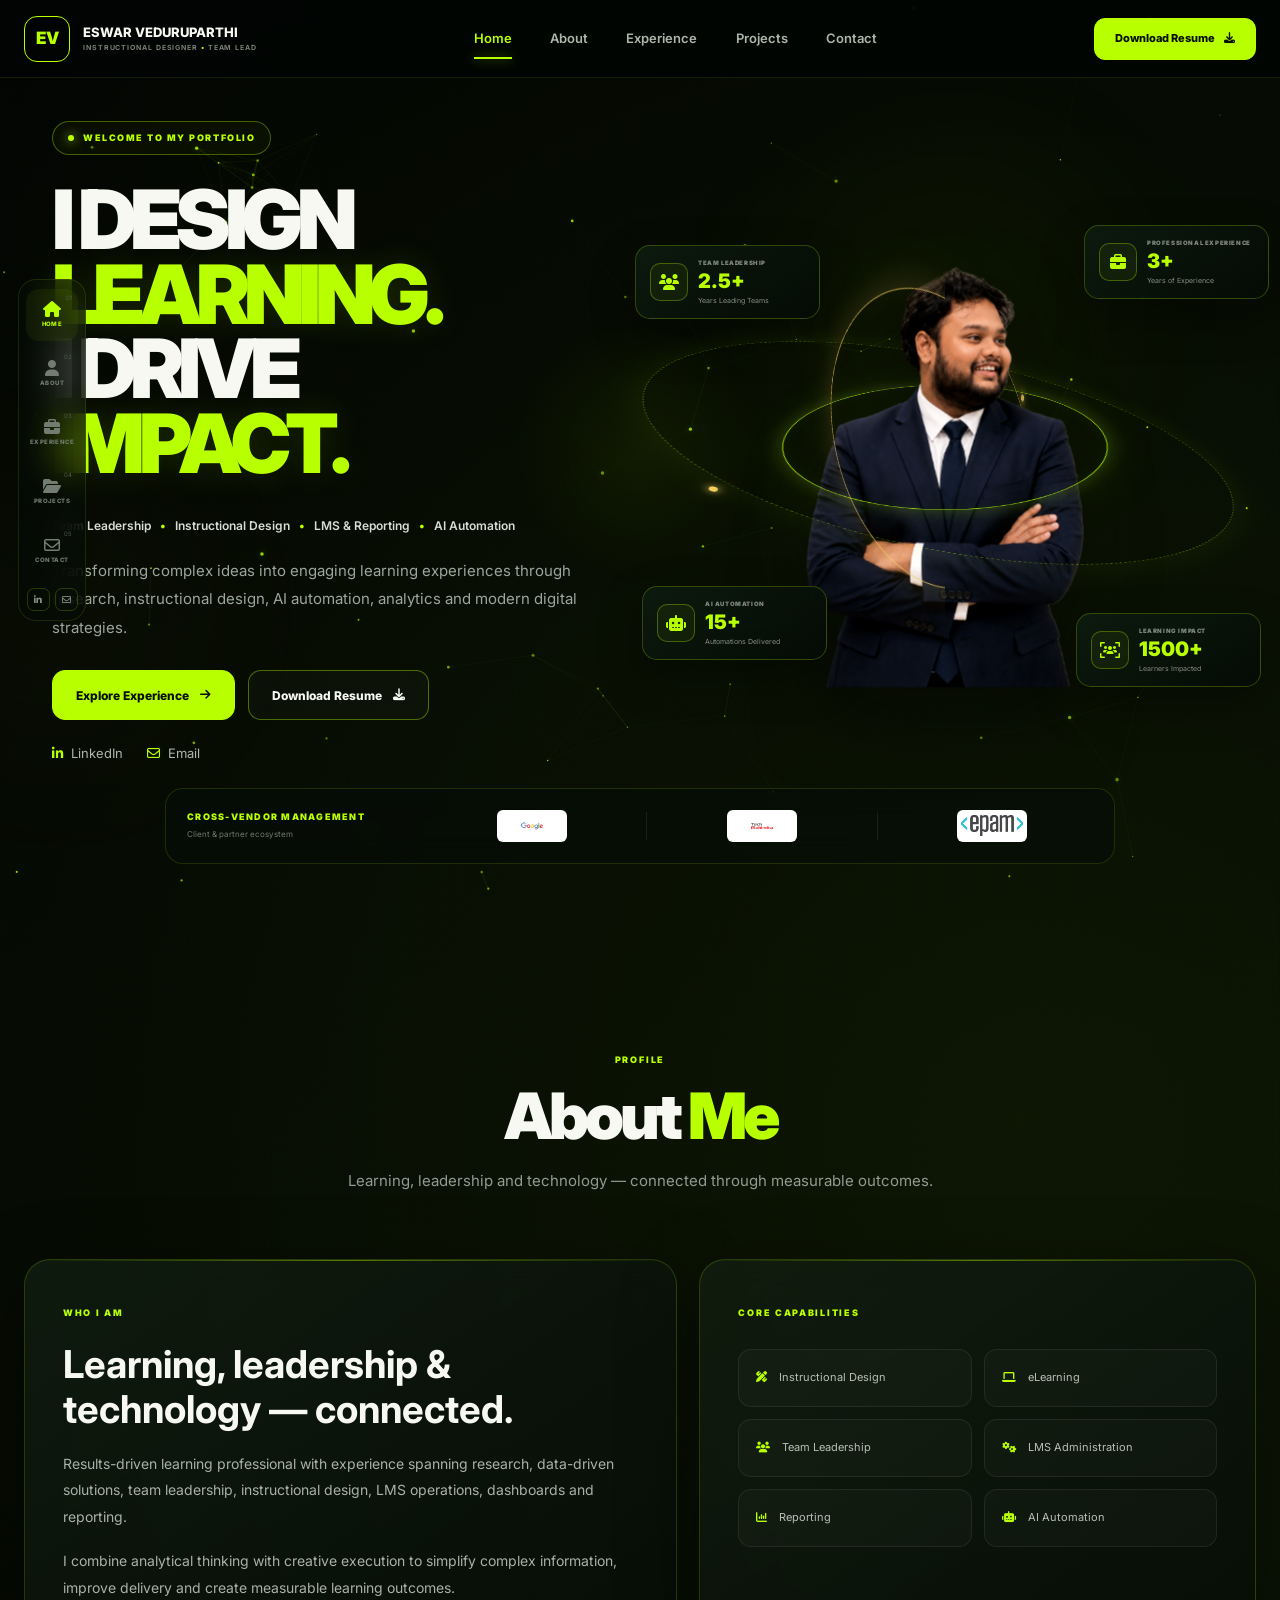
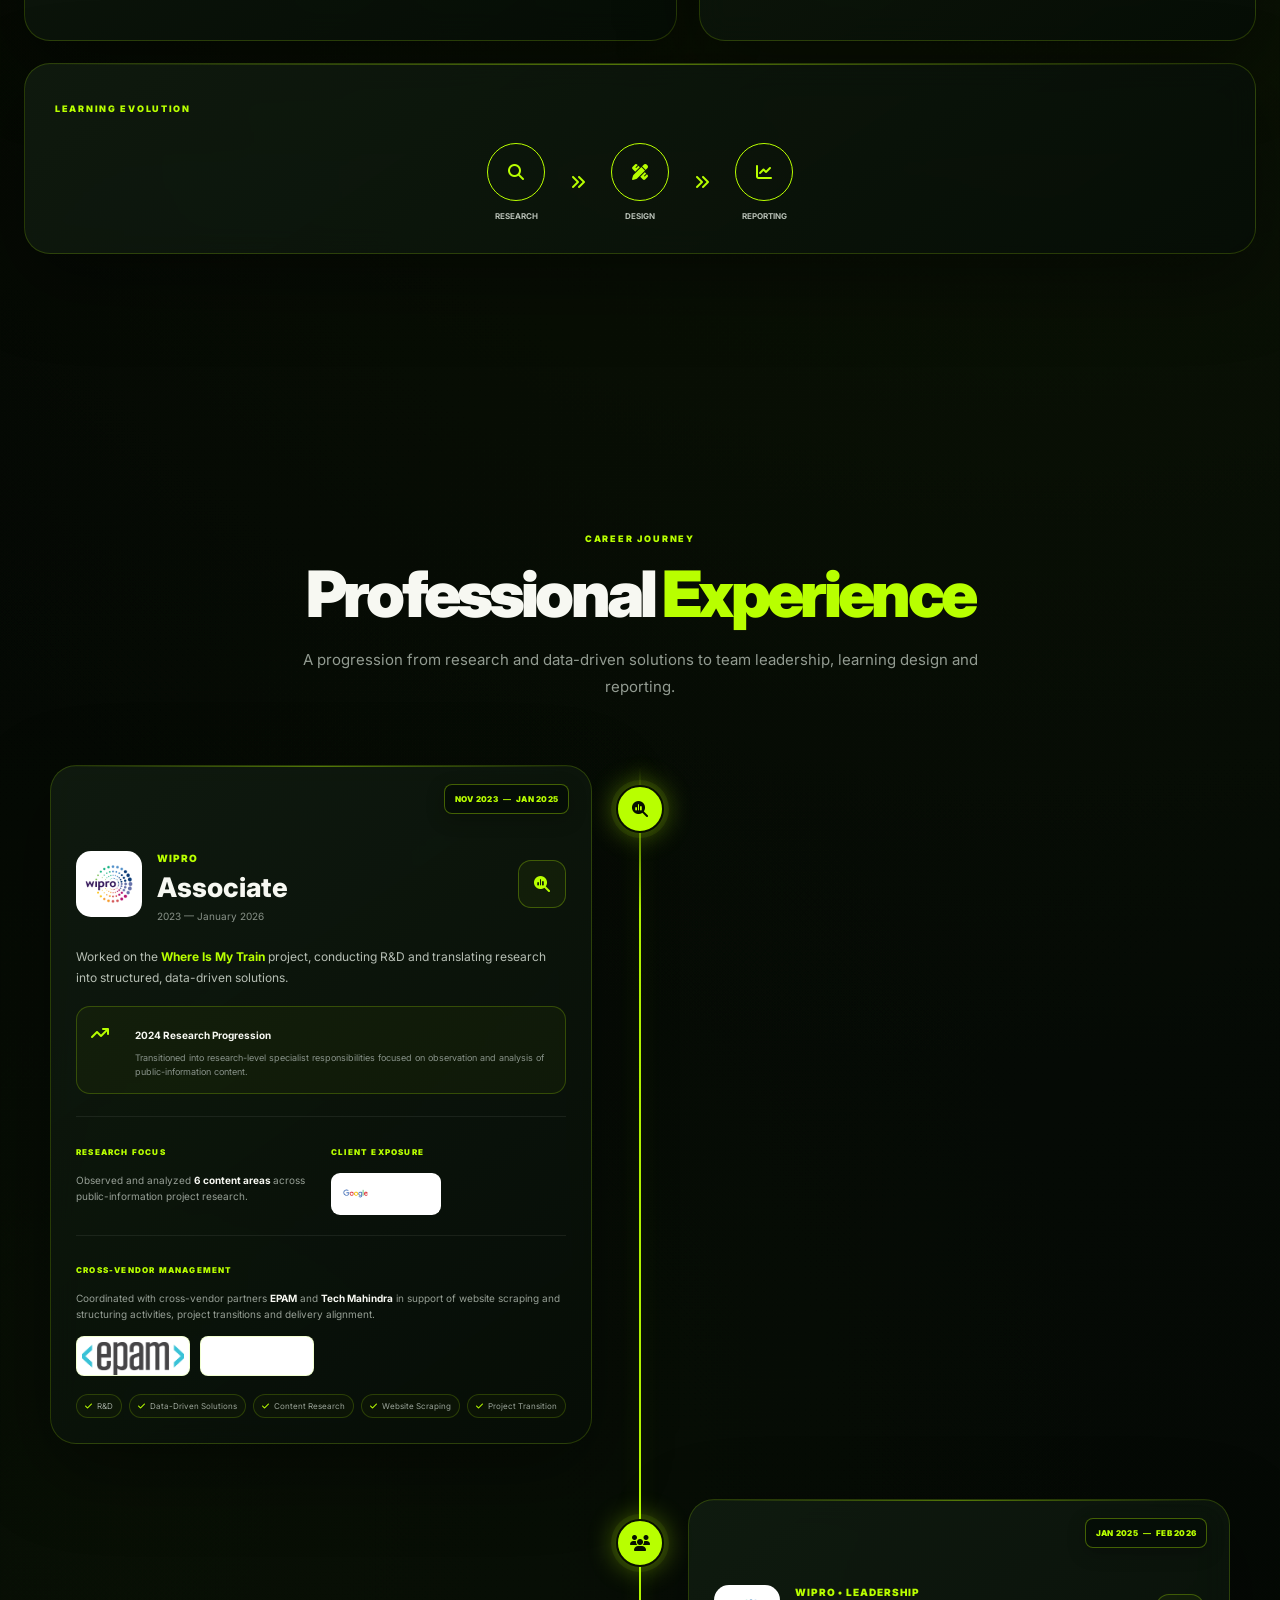
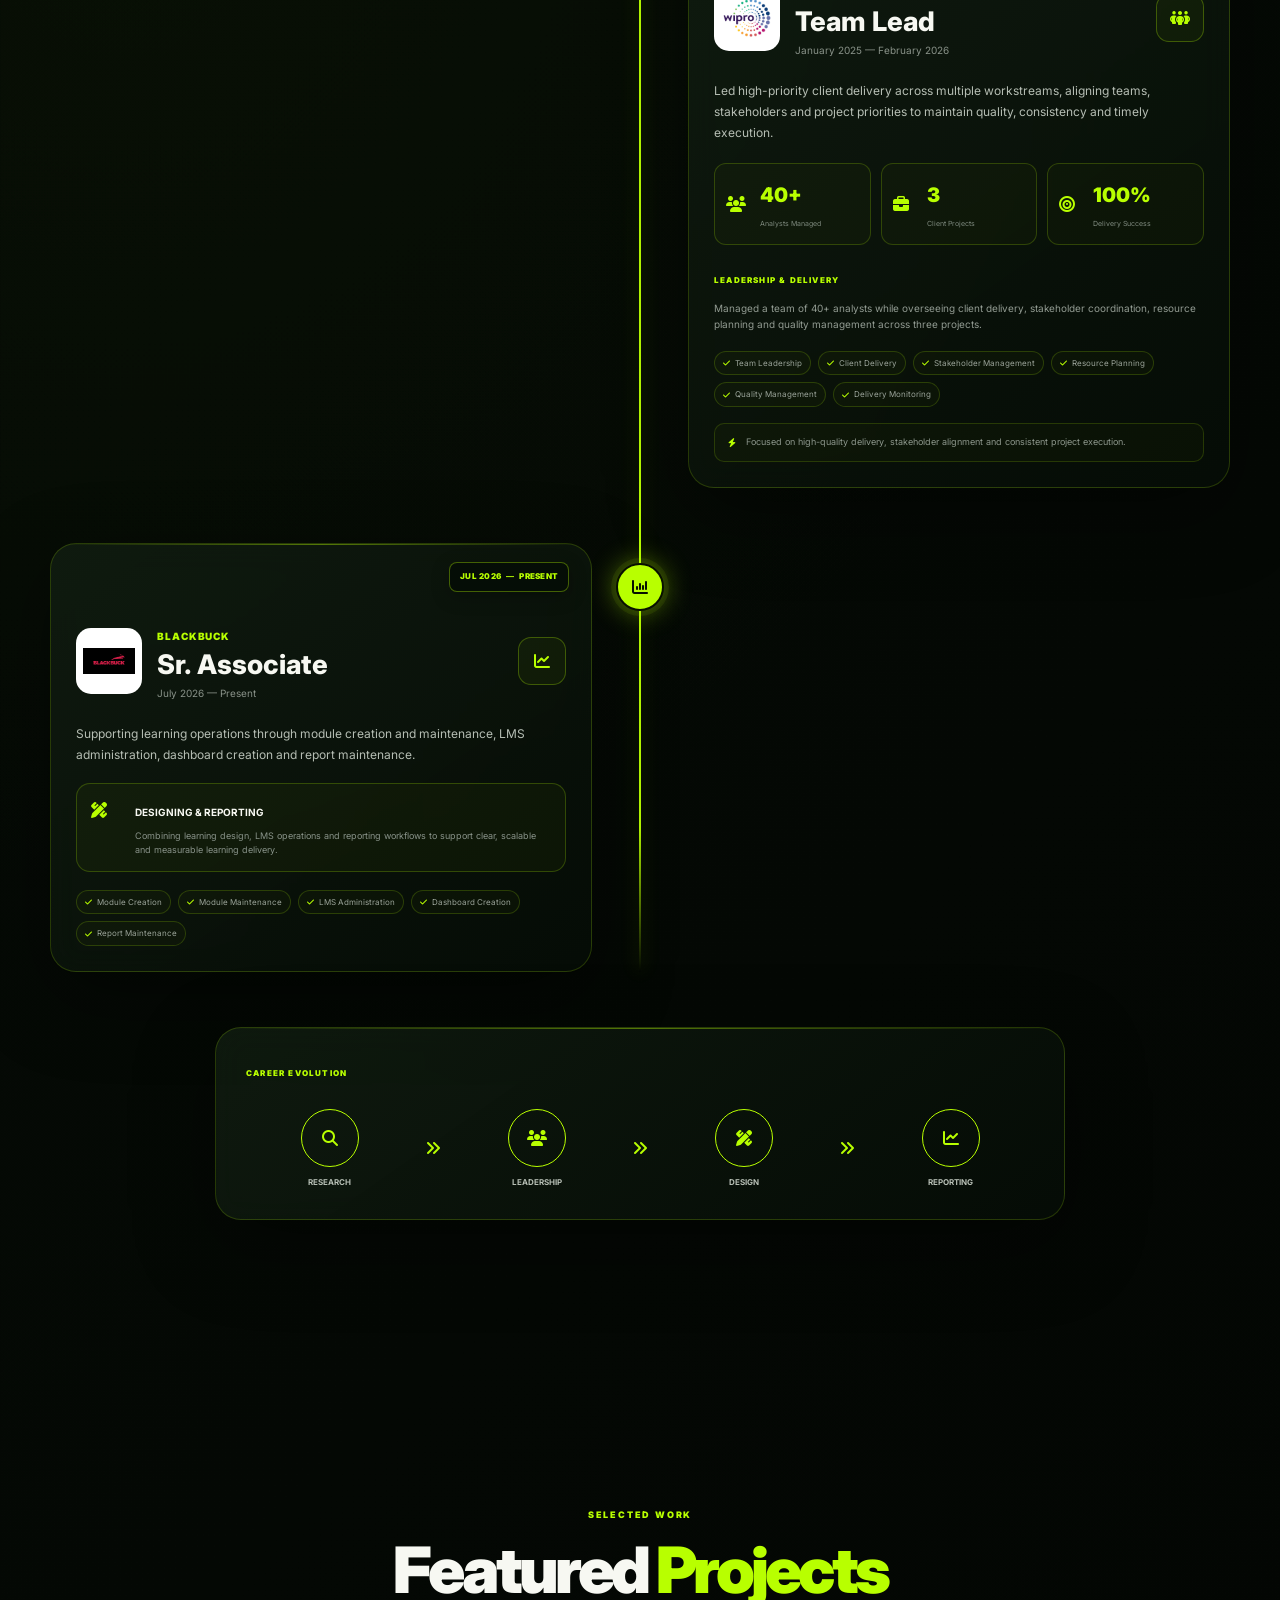
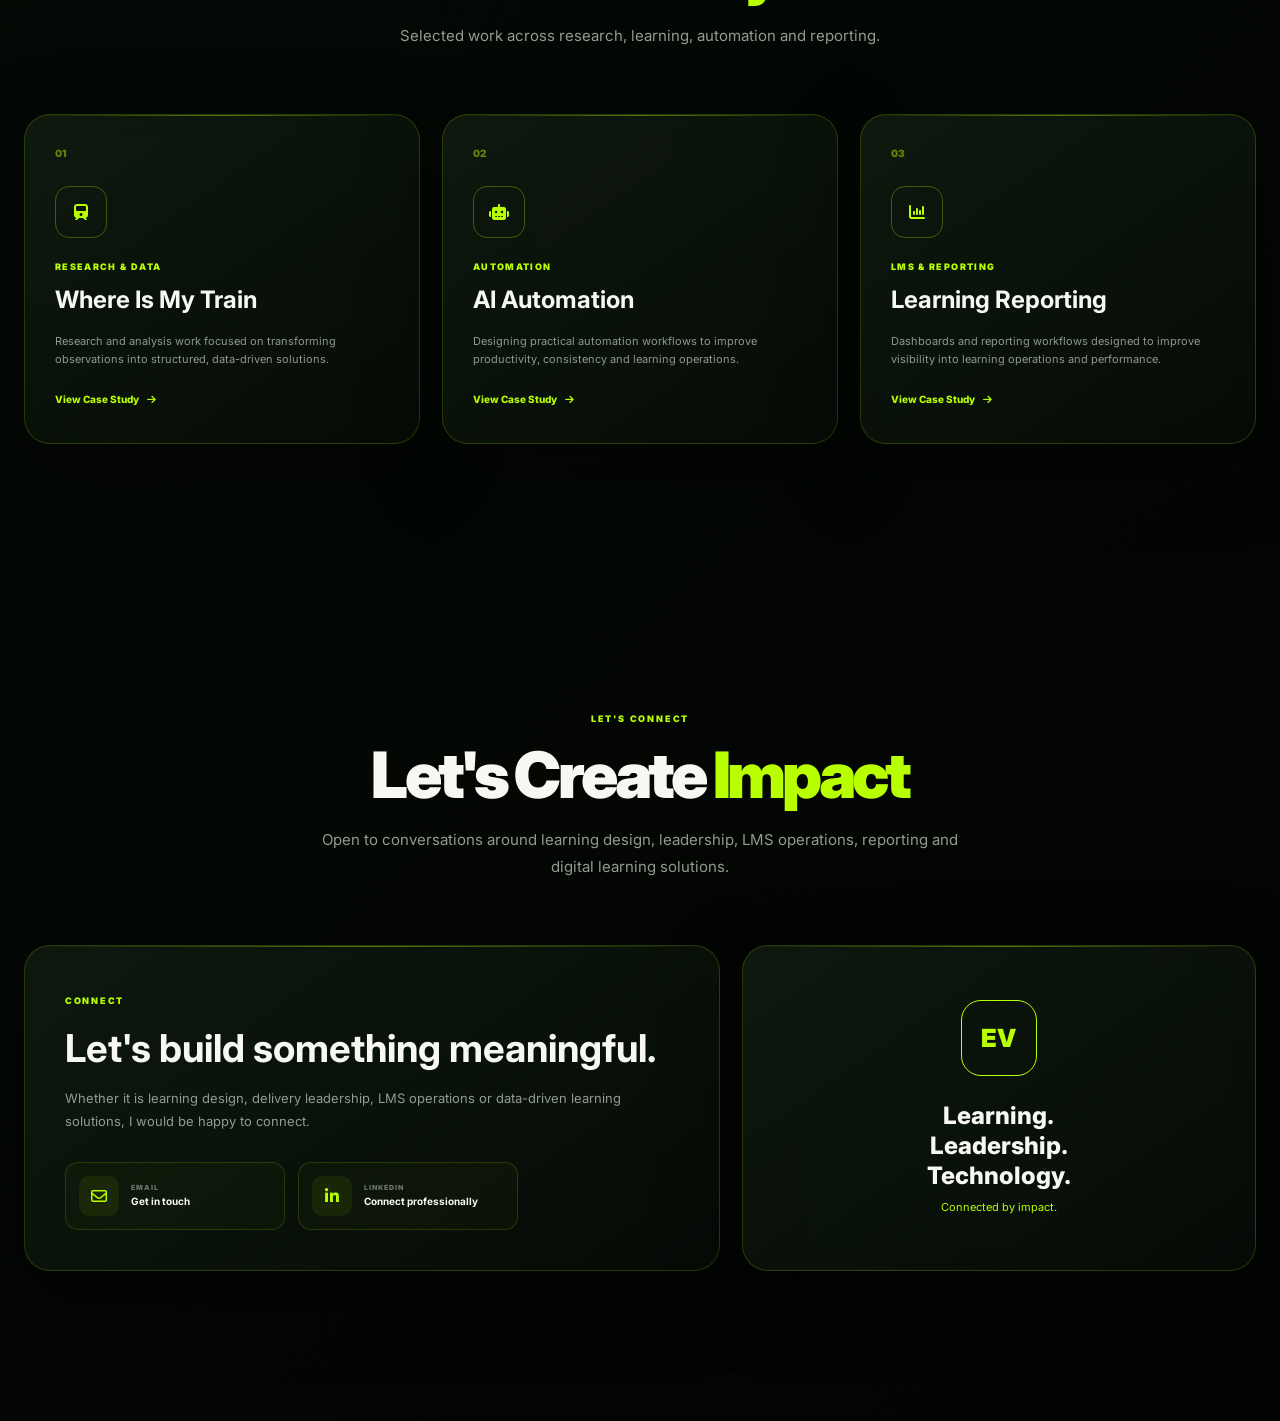
==== index.html @ 275b7660 "proj" ====
<!DOCTYPE html>
<html lang="en">

<head>

    <meta charset="UTF-8">

    <meta
        name="viewport"
        content="width=device-width, initial-scale=1.0"
    >

    <meta
        name="description"
        content="Eswar Veduruparthi — Instructional Designer, Team Lead, LMS & Reporting professional."
    >

    <meta
        name="theme-color"
        content="#030603"
    >

    <title>
        Eswar Veduruparthi | Portfolio
    </title>


    <!-- =====================================================
         FONTS
         ===================================================== -->

    <link
        rel="preconnect"
        href="https://fonts.googleapis.com"
    >

    <link
        rel="preconnect"
        href="https://fonts.gstatic.com"
        crossorigin
    >

    <link
        href="https://fonts.googleapis.com/css2?family=Inter:wght@400;500;600;700;800;900&display=swap"
        rel="stylesheet"
    >


    <!-- =====================================================
         ICONS
         ===================================================== -->

    <link
        rel="stylesheet"
        href="https://cdnjs.cloudflare.com/ajax/libs/font-awesome/6.5.2/css/all.min.css"
    >


    <!-- =====================================================
         CSS
         ===================================================== -->

    <link
        rel="stylesheet"
        href="./css/style.css"
    >

</head>


<body>


    <!-- =====================================================
         BACKGROUND
         ===================================================== -->

    <canvas
        class="particles-background"
        aria-hidden="true"
    ></canvas>

    <div
        class="cursor-glow"
        aria-hidden="true"
    ></div>

    <div
        class="ambient ambient-one"
        aria-hidden="true"
    ></div>

    <div
        class="ambient ambient-two"
        aria-hidden="true"
    ></div>


    <!-- =====================================================
         LOADER
         ===================================================== -->

    <div class="loader">

        <div class="loader-content">

            <div class="loader-logo">
                EV
            </div>

            <div class="loader-line"></div>

            <p>
                ESWAR VEDURUPARTHI
            </p>

        </div>

    </div>


    <!-- =====================================================
         NAVBAR
         ===================================================== -->

    <header class="navbar">

        <div class="navbar-inner">


            <a
                href="#home"
                class="brand"
            >

                <span class="brand-mark">
                    EV
                </span>

                <span class="brand-text">

                    <strong>
                        ESWAR VEDURUPARTHI
                    </strong>

                    <small>
                        INSTRUCTIONAL DESIGNER
                        <span>•</span>
                        TEAM LEAD
                    </small>

                </span>

            </a>


            <nav
                class="nav-links"
                aria-label="Primary navigation"
            >

                <a
                    href="#home"
                    class="active"
                >
                    Home
                </a>

                <a href="#about">
                    About
                </a>

                <a href="#experience">
                    Experience
                </a>

                <a href="#projects">
                    Projects
                </a>

                <a href="#contact">
                    Contact
                </a>

            </nav>


            <a
                href="./resume.pdf"
                class="nav-resume"
                target="_blank"
                rel="noopener noreferrer"
            >

                Download Resume

                <i class="fa-solid fa-download"></i>

            </a>


            <button
                type="button"
                class="mobile-menu-toggle"
                aria-label="Open navigation"
                aria-expanded="false"
            >

                <i class="fa-solid fa-bars"></i>

            </button>

        </div>


        <div class="mobile-menu">

            <a href="#home">
                Home
            </a>

            <a href="#about">
                About
            </a>

            <a href="#experience">
                Experience
            </a>

            <a href="#projects">
                Projects
            </a>

            <a href="#contact">
                Contact
            </a>

            <a
                href="./resume.pdf"
                target="_blank"
                rel="noopener noreferrer"
            >
                Download Resume
            </a>

        </div>

    </header>


    <!-- =====================================================
         SIDE NAV
         ===================================================== -->

    <aside
        class="side-navigation"
        aria-label="Section navigation"
    >

        <a
            href="#home"
            class="side-nav-item active"
        >

            <span class="side-number">
                01
            </span>

            <i class="fa-solid fa-house"></i>

            <small>
                HOME
            </small>

        </a>


        <a
            href="#about"
            class="side-nav-item"
        >

            <span class="side-number">
                02
            </span>

            <i class="fa-solid fa-user"></i>

            <small>
                ABOUT
            </small>

        </a>


        <a
            href="#experience"
            class="side-nav-item"
        >

            <span class="side-number">
                03
            </span>

            <i class="fa-solid fa-briefcase"></i>

            <small>
                EXPERIENCE
            </small>

        </a>


        <a
            href="#projects"
            class="side-nav-item"
        >

            <span class="side-number">
                04
            </span>

            <i class="fa-solid fa-folder-open"></i>

            <small>
                PROJECTS
            </small>

        </a>


        <a
            href="#contact"
            class="side-nav-item"
        >

            <span class="side-number">
                05
            </span>

            <i class="fa-regular fa-envelope"></i>

            <small>
                CONTACT
            </small>

        </a>


        <div class="side-socials">

            <a
                href="#contact"
                aria-label="LinkedIn"
            >
                <i class="fa-brands fa-linkedin-in"></i>
            </a>

            <a
                href="mailto:eswar@example.com"
                aria-label="Email"
            >
                <i class="fa-regular fa-envelope"></i>
            </a>

        </div>

    </aside>


    <main>


        <!-- =====================================================
             HERO
             ===================================================== -->

        <section
            id="home"
            class="hero section"
        >

            <div class="hero-container">


                <!-- =================================================
                     HERO CONTENT
                     ================================================= -->

                <div class="hero-content">

                    <span class="hero-kicker">

                        <span class="kicker-dot"></span>

                        WELCOME TO MY PORTFOLIO

                    </span>


                    <h1 class="hero-title">

                        <span>
                            I DESIGN
                        </span>

                        <span class="accent-text">
                            LEARNING.
                        </span>

                        <span>
                            I DRIVE
                        </span>

                        <span class="accent-text">
                            IMPACT.
                        </span>

                    </h1>


                    <div class="hero-specialisms">

                        <span>
                            Team Leadership
                        </span>

                        <b>•</b>

                        <span>
                            Instructional Design
                        </span>

                        <b>•</b>

                        <span>
                            LMS &amp; Reporting
                        </span>

                        <b>•</b>

                        <span>
                            AI Automation
                        </span>

                    </div>


                    <p class="hero-description">

                        Transforming complex ideas into engaging
                        learning experiences through research,
                        instructional design, AI automation,
                        analytics and modern digital strategies.

                    </p>


                    <div class="hero-actions">

                        <a
                            href="#experience"
                            class="btn btn-primary"
                        >

                            Explore Experience

                            <i class="fa-solid fa-arrow-right"></i>

                        </a>


                        <a
                            href="./resume.pdf"
                            class="btn btn-secondary"
                            target="_blank"
                            rel="noopener noreferrer"
                        >

                            Download Resume

                            <i class="fa-solid fa-download"></i>

                        </a>

                    </div>


                    <div class="hero-contact-links">

                        <a href="#contact">

                            <i class="fa-brands fa-linkedin-in"></i>

                            LinkedIn

                        </a>


                        <a href="mailto:eswar@example.com">

                            <i class="fa-regular fa-envelope"></i>

                            Email

                        </a>

                    </div>

                </div>


                <!-- =================================================
                     HERO VISUAL
                     ================================================= -->

                <div class="hero-visual">


                    <div class="hero-orbit-system">


                        <!-- =========================================
                             RINGS — ALWAYS BEHIND PERSON
                             ========================================= -->

                        <div
                            class="hero-orbit-layer"
                            aria-hidden="true"
                        >

                            <div class="orbit orbit-one"></div>

                            <div class="orbit orbit-two"></div>

                            <div class="orbit orbit-three"></div>

                        </div>


                        <!-- =========================================
                             PERSON — ALWAYS FOREGROUND
                             ========================================= -->

                        <div class="hero-profile">

                            <div
                                class="hero-image-glow"
                                aria-hidden="true"
                            ></div>


                            <img
                                src="./assets/images/eswar.png"
                                alt="Eswar Veduruparthi"
                                class="hero-profile-image"
                                data-logo-key="profile"
                            >


                            <div
                                class="profile-fallback-content"
                                aria-hidden="true"
                            >

                                <strong>
                                    EV
                                </strong>

                                <span>
                                    INSTRUCTIONAL DESIGNER
                                </span>

                            </div>

                        </div>


                        <!-- =========================================
                             METRIC 1
                             ========================================= -->

                        <div
                            class="floating-metric metric-leadership"
                        >

                            <div class="metric-icon">

                                <i class="fa-solid fa-users"></i>

                            </div>


                            <div class="metric-content">

                                <span>
                                    TEAM LEADERSHIP
                                </span>

                                <strong
                                    data-count="2.5"
                                    data-suffix="+"
                                >
                                    2.5+
                                </strong>

                                <small>
                                    Years Leading Teams
                                </small>

                            </div>

                        </div>


                        <!-- =========================================
                             METRIC 2
                             ========================================= -->

                        <div
                            class="floating-metric metric-experience"
                        >

                            <div class="metric-icon">

                                <i class="fa-solid fa-briefcase"></i>

                            </div>


                            <div class="metric-content">

                                <span>
                                    PROFESSIONAL EXPERIENCE
                                </span>

                                <strong
                                    data-count="3"
                                    data-suffix="+"
                                >
                                    3+
                                </strong>

                                <small>
                                    Years of Experience
                                </small>

                            </div>

                        </div>


                        <!-- =========================================
                             METRIC 3
                             ========================================= -->

                        <div
                            class="floating-metric metric-ai"
                        >

                            <div class="metric-icon">

                                <i class="fa-solid fa-robot"></i>

                            </div>


                            <div class="metric-content">

                                <span>
                                    AI AUTOMATION
                                </span>

                                <strong
                                    data-count="15"
                                    data-suffix="+"
                                >
                                    15+
                                </strong>

                                <small>
                                    Automations Delivered
                                </small>

                            </div>

                        </div>


                        <!-- =========================================
                             METRIC 4
                             ========================================= -->

                        <div
                            class="floating-metric metric-learners"
                        >

                            <div class="metric-icon">

                                <i class="fa-solid fa-users-viewfinder"></i>

                            </div>


                            <div class="metric-content">

                                <span>
                                    LEARNING IMPACT
                                </span>

                                <strong
                                    data-count="1500"
                                    data-suffix="+"
                                >
                                    1500+
                                </strong>

                                <small>
                                    Learners Impacted
                                </small>

                            </div>

                        </div>


                    </div>

                </div>

            </div>


            <!-- =================================================
                 VENDOR
                 ================================================= -->

            <div class="vendor-panel">


                <div class="vendor-heading">

                    <span>
                        CROSS-VENDOR MANAGEMENT
                    </span>

                    <small>
                        Client &amp; partner ecosystem
                    </small>

                </div>


                <div class="vendor-logos">


                    <div class="vendor-logo">

                        <img
                            src="./assets/images/Google.png"
                            alt="Google"
                            data-logo-key="google"
                        >

                        <span class="logo-fallback">
                            GOOGLE
                        </span>

                    </div>


                    <div class="vendor-divider"></div>


                    <div class="vendor-logo">

                        <img
                            src="./assets/images/tech-mahindra.png"
                            alt="Tech Mahindra"
                            data-logo-key="techmahindra"
                        >

                        <span class="logo-fallback">
                            TECH MAHINDRA
                        </span>

                    </div>


                    <div class="vendor-divider"></div>


                    <div class="vendor-logo">

                        <img
                            src="./assets/images/epam.png"
                            alt="EPAM"
                            data-logo-key="epam"
                        >

                        <span class="logo-fallback">
                            EPAM
                        </span>

                    </div>


                </div>

            </div>

        </section>


        <!-- =====================================================
             ABOUT
             ===================================================== -->

        <section
            id="about"
            class="about section"
        >

            <div class="section-header">

                <span class="section-kicker">
                    PROFILE
                </span>

                <h2>
                    About
                    <span>Me</span>
                </h2>

                <p>
                    Learning, leadership and technology —
                    connected through measurable outcomes.
                </p>

            </div>


            <div class="about-grid">


                <article class="glass-card about-intro">

                    <span class="card-label">
                        WHO I AM
                    </span>


                    <h3>
                        Learning, leadership &amp;
                        technology — connected.
                    </h3>


                    <p>
                        Results-driven learning professional
                        with experience spanning research,
                        data-driven solutions, team leadership,
                        instructional design, LMS operations,
                        dashboards and reporting.
                    </p>


                    <p>
                        I combine analytical thinking with
                        creative execution to simplify complex
                        information, improve delivery and create
                        measurable learning outcomes.
                    </p>

                </article>


                <article class="glass-card capabilities-card">

                    <span class="card-label">
                        CORE CAPABILITIES
                    </span>


                    <div class="capabilities-grid">

                        <div class="capability">
                            <i class="fa-solid fa-pen-ruler"></i>
                            <span>Instructional Design</span>
                        </div>

                        <div class="capability">
                            <i class="fa-solid fa-laptop"></i>
                            <span>eLearning</span>
                        </div>

                        <div class="capability">
                            <i class="fa-solid fa-users"></i>
                            <span>Team Leadership</span>
                        </div>

                        <div class="capability">
                            <i class="fa-solid fa-gears"></i>
                            <span>LMS Administration</span>
                        </div>

                        <div class="capability">
                            <i class="fa-solid fa-chart-column"></i>
                            <span>Reporting</span>
                        </div>

                        <div class="capability">
                            <i class="fa-solid fa-robot"></i>
                            <span>AI Automation</span>
                        </div>

                    </div>

                </article>

            </div>


            <div class="about-evolution glass-card">

                <span class="card-label">
                    LEARNING EVOLUTION
                </span>


                <div class="evolution-flow">

                    <div class="evolution-step">

                        <div class="evolution-icon">
                            <i class="fa-solid fa-magnifying-glass"></i>
                        </div>

                        <strong>
                            RESEARCH
                        </strong>

                    </div>


                    <div class="evolution-arrow">
                        <i class="fa-solid fa-angles-right"></i>
                    </div>


                    <div class="evolution-step">

                        <div class="evolution-icon">
                            <i class="fa-solid fa-pen-ruler"></i>
                        </div>

                        <strong>
                            DESIGN
                        </strong>

                    </div>


                    <div class="evolution-arrow">
                        <i class="fa-solid fa-angles-right"></i>
                    </div>


                    <div class="evolution-step">

                        <div class="evolution-icon">
                            <i class="fa-solid fa-chart-line"></i>
                        </div>

                        <strong>
                            REPORTING
                        </strong>

                    </div>

                </div>

            </div>

        </section>


        <!-- =====================================================
             EXPERIENCE
             ===================================================== -->

        <section
            id="experience"
            class="experience section"
        >

            <div class="section-header">

                <span class="section-kicker">
                    CAREER JOURNEY
                </span>

                <h2>
                    Professional
                    <span>Experience</span>
                </h2>

                <p>
                    A progression from research and
                    data-driven solutions to team leadership,
                    learning design and reporting.
                </p>

            </div>


            <div class="experience-timeline">


                <!-- WIPRO -->

                <article
                    class="experience-item left"
                    data-company="wipro"
                >

                    <div class="experience-dot">
                        <i class="fa-solid fa-magnifying-glass-chart"></i>
                    </div>


                    <div class="experience-card glass-card">


                        <div class="experience-card-date">

                            <span>
                                NOV 2023
                            </span>

                            <b>—</b>

                            <span>
                                JAN 2025
                            </span>

                        </div>


                        <div class="experience-top">


                            <div class="company-logo">

                                <img
                                    src="./assets/images/wipro.png"
                                    alt="Wipro"
                                    data-logo-key="wipro"
                                >

                                <span class="logo-fallback">
                                    WIPRO
                                </span>

                            </div>


                            <div class="experience-heading">

                                <span class="company-name">
                                    WIPRO
                                </span>

                                <h3>
                                    Associate
                                </h3>

                                <p class="experience-period">
                                    2023 — January 2026
                                </p>

                            </div>


                            <div class="role-icon">
                                <i class="fa-solid fa-magnifying-glass-chart"></i>
                            </div>

                        </div>


                        <p class="experience-summary">

                            Worked on the
                            <strong>
                                Where Is My Train
                            </strong>
                            project, conducting R&amp;D and
                            translating research into structured,
                            data-driven solutions.

                        </p>


                        <div class="progression-box">

                            <div class="progression-icon">
                                <i class="fa-solid fa-arrow-trend-up"></i>
                            </div>


                            <div>

                                <strong>
                                    2024 Research Progression
                                </strong>

                                <p>
                                    Transitioned into research-level
                                    specialist responsibilities focused
                                    on observation and analysis of
                                    public-information content.
                                </p>

                            </div>

                        </div>


                        <div class="experience-details-grid">


                            <div class="experience-detail">

                                <span class="detail-label">
                                    RESEARCH FOCUS
                                </span>

                                <p>
                                    Observed and analyzed
                                    <strong>
                                        6 content areas
                                    </strong>
                                    across public-information
                                    project research.
                                </p>

                            </div>


                            <div class="experience-detail">

                                <span class="detail-label">
                                    CLIENT EXPOSURE
                                </span>


                                <div class="client-logo">

                                    <img
                                        src="./assets/images/Google.png"
                                        alt="Google"
                                        data-logo-key="google"
                                    >

                                    <span class="logo-fallback">
                                        GOOGLE
                                    </span>

                                </div>

                            </div>

                        </div>


                        <div class="cross-vendor-block">

                            <span class="detail-label">
                                CROSS-VENDOR MANAGEMENT
                            </span>


                            <p>
                                Coordinated with cross-vendor
                                partners
                                <strong>EPAM</strong>
                                and
                                <strong>Tech Mahindra</strong>
                                in support of website scraping
                                and structuring activities,
                                project transitions and delivery
                                alignment.
                            </p>


                            <div class="partner-logos">


                                <div class="partner-logo">

                                    <img
                                        src="./assets/images/epam.png"
                                        alt="EPAM"
                                        data-logo-key="epam"
                                    >

                                    <span class="logo-fallback">
                                        EPAM
                                    </span>

                                </div>


                                <div class="partner-logo">

                                    <img
                                        src="./assets/images/tech-mahindra.png"
                                        alt="Tech Mahindra"
                                        data-logo-key="techmahindra"
                                    >

                                    <span class="logo-fallback">
                                        TECH MAHINDRA
                                    </span>

                                </div>


                            </div>

                        </div>


                        <div class="experience-tags">

                            <span>
                                <i class="fa-solid fa-check"></i>
                                R&amp;D
                            </span>

                            <span>
                                <i class="fa-solid fa-check"></i>
                                Data-Driven Solutions
                            </span>

                            <span>
                                <i class="fa-solid fa-check"></i>
                                Content Research
                            </span>

                            <span>
                                <i class="fa-solid fa-check"></i>
                                Website Scraping
                            </span>

                            <span>
                                <i class="fa-solid fa-check"></i>
                                Project Transition
                            </span>

                        </div>

                    </div>

                </article>


                <!-- WIPRO TEAM LEAD -->

                <article
                    class="experience-item right"
                    data-company="wipro"
                >

                    <div class="experience-dot">
                        <i class="fa-solid fa-users"></i>
                    </div>


                    <div class="experience-card glass-card">


                        <div class="experience-card-date">

                            <span>
                                JAN 2025
                            </span>

                            <b>—</b>

                            <span>
                                FEB 2026
                            </span>

                        </div>


                        <div class="experience-top">


                            <div class="company-logo">

                                <img
                                    src="./assets/images/wipro.png"
                                    alt="Wipro"
                                    data-logo-key="wipro"
                                >

                                <span class="logo-fallback">
                                    WIPRO
                                </span>

                            </div>


                            <div class="experience-heading">

                                <span class="company-name">
                                    WIPRO • LEADERSHIP
                                </span>

                                <h3>
                                    Team Lead
                                </h3>

                                <p class="experience-period">
                                    January 2025 — February 2026
                                </p>

                            </div>


                            <div class="role-icon">
                                <i class="fa-solid fa-people-group"></i>
                            </div>

                        </div>


                        <p class="experience-summary">

                            Led high-priority client delivery
                            across multiple workstreams, aligning
                            teams, stakeholders and project
                            priorities to maintain quality,
                            consistency and timely execution.

                        </p>


                        <div class="leadership-stats">

                            <div class="leadership-stat">
                                <i class="fa-solid fa-users"></i>
                                <strong>40+</strong>
                                <span>Analysts Managed</span>
                            </div>

                            <div class="leadership-stat">
                                <i class="fa-solid fa-briefcase"></i>
                                <strong>3</strong>
                                <span>Client Projects</span>
                            </div>

                            <div class="leadership-stat">
                                <i class="fa-solid fa-bullseye"></i>
                                <strong>100%</strong>
                                <span>Delivery Success</span>
                            </div>

                        </div>


                        <div class="leadership-section">

                            <span class="detail-label">
                                LEADERSHIP &amp; DELIVERY
                            </span>

                            <p>
                                Managed a team of 40+ analysts
                                while overseeing client delivery,
                                stakeholder coordination,
                                resource planning and quality
                                management across three projects.
                            </p>

                        </div>


                        <div class="experience-tags">

                            <span>
                                <i class="fa-solid fa-check"></i>
                                Team Leadership
                            </span>

                            <span>
                                <i class="fa-solid fa-check"></i>
                                Client Delivery
                            </span>

                            <span>
                                <i class="fa-solid fa-check"></i>
                                Stakeholder Management
                            </span>

                            <span>
                                <i class="fa-solid fa-check"></i>
                                Resource Planning
                            </span>

                            <span>
                                <i class="fa-solid fa-check"></i>
                                Quality Management
                            </span>

                            <span>
                                <i class="fa-solid fa-check"></i>
                                Delivery Monitoring
                            </span>

                        </div>


                        <div class="impact-note">

                            <i class="fa-solid fa-bolt"></i>

                            <span>
                                Focused on high-quality delivery,
                                stakeholder alignment and
                                consistent project execution.
                            </span>

                        </div>

                    </div>

                </article>


                <!-- BLACKBUCK -->

                <article
                    class="experience-item left"
                    data-company="blackbuck"
                >

                    <div class="experience-dot">
                        <i class="fa-solid fa-chart-column"></i>
                    </div>


                    <div class="experience-card glass-card">


                        <div class="experience-card-date">

                            <span>
                                JUL 2026
                            </span>

                            <b>—</b>

                            <span>
                                PRESENT
                            </span>

                        </div>


                        <div class="experience-top">


                            <div class="company-logo">

                                <img
                                    src="./assets/images/blackbuck.png"
                                    alt="BlackBuck"
                                    data-logo-key="blackbuck"
                                >

                                <span class="logo-fallback">
                                    BLACKBUCK
                                </span>

                            </div>


                            <div class="experience-heading">

                                <span class="company-name">
                                    BLACKBUCK
                                </span>

                                <h3>
                                    Sr. Associate
                                </h3>

                                <p class="experience-period">
                                    July 2026 — Present
                                </p>

                            </div>


                            <div class="role-icon">
                                <i class="fa-solid fa-chart-line"></i>
                            </div>

                        </div>


                        <p class="experience-summary">

                            Supporting learning operations through
                            module creation and maintenance, LMS
                            administration, dashboard creation
                            and report maintenance.

                        </p>


                        <div class="progression-box">

                            <div class="progression-icon">
                                <i class="fa-solid fa-pen-ruler"></i>
                            </div>


                            <div>

                                <strong>
                                    DESIGNING &amp; REPORTING
                                </strong>

                                <p>
                                    Combining learning design,
                                    LMS operations and reporting
                                    workflows to support clear,
                                    scalable and measurable
                                    learning delivery.
                                </p>

                            </div>

                        </div>


                        <div class="experience-tags">

                            <span>
                                <i class="fa-solid fa-check"></i>
                                Module Creation
                            </span>

                            <span>
                                <i class="fa-solid fa-check"></i>
                                Module Maintenance
                            </span>

                            <span>
                                <i class="fa-solid fa-check"></i>
                                LMS Administration
                            </span>

                            <span>
                                <i class="fa-solid fa-check"></i>
                                Dashboard Creation
                            </span>

                            <span>
                                <i class="fa-solid fa-check"></i>
                                Report Maintenance
                            </span>

                        </div>

                    </div>

                </article>


            </div>


            <!-- CAREER -->

            <div class="career-evolution glass-card">

                <span class="detail-label">
                    CAREER EVOLUTION
                </span>


                <div class="evolution-track">

                    <div class="evolution-step">

                        <div class="evolution-icon">
                            <i class="fa-solid fa-magnifying-glass"></i>
                        </div>

                        <strong>
                            RESEARCH
                        </strong>

                    </div>


                    <div class="evolution-arrow">
                        <i class="fa-solid fa-angles-right"></i>
                    </div>


                    <div class="evolution-step">

                        <div class="evolution-icon">
                            <i class="fa-solid fa-users"></i>
                        </div>

                        <strong>
                            LEADERSHIP
                        </strong>

                    </div>


                    <div class="evolution-arrow">
                        <i class="fa-solid fa-angles-right"></i>
                    </div>


                    <div class="evolution-step">

                        <div class="evolution-icon">
                            <i class="fa-solid fa-pen-ruler"></i>
                        </div>

                        <strong>
                            DESIGN
                        </strong>

                    </div>


                    <div class="evolution-arrow">
                        <i class="fa-solid fa-angles-right"></i>
                    </div>


                    <div class="evolution-step">

                        <div class="evolution-icon">
                            <i class="fa-solid fa-chart-line"></i>
                        </div>

                        <strong>
                            REPORTING
                        </strong>

                    </div>

                </div>

            </div>

        </section>


        <!-- =====================================================
             PROJECTS
             ===================================================== -->

        <section
            id="projects"
            class="projects section"
        >

            <div class="section-header">

                <span class="section-kicker">
                    SELECTED WORK
                </span>

                <h2>
                    Featured
                    <span>Projects</span>
                </h2>

                <p>
                    Selected work across research,
                    learning, automation and reporting.
                </p>

            </div>


            <div class="projects-grid">


                <article class="project-card glass-card">

                    <div class="project-number">
                        01
                    </div>

                    <div class="project-icon">
                        <i class="fa-solid fa-train"></i>
                    </div>

                    <span class="project-category">
                        RESEARCH &amp; DATA
                    </span>

                    <h3>
                        Where Is My Train
                    </h3>

                    <p>
                        Research and analysis work focused on
                        transforming observations into structured,
                        data-driven solutions.
                    </p>

                    <button
                        type="button"
                        class="project-btn"
                        data-title="Where Is My Train"
                        data-detail="Research and analysis work focused on transforming observations into structured, data-driven solutions."
                    >
                        View Case Study
                        <i class="fa-solid fa-arrow-right"></i>
                    </button>

                </article>


                <article class="project-card glass-card">

                    <div class="project-number">
                        02
                    </div>

                    <div class="project-icon">
                        <i class="fa-solid fa-robot"></i>
                    </div>

                    <span class="project-category">
                        AUTOMATION
                    </span>

                    <h3>
                        AI Automation
                    </h3>

                    <p>
                        Designing practical automation workflows
                        to improve productivity, consistency and
                        learning operations.
                    </p>

                    <button
                        type="button"
                        class="project-btn"
                        data-title="AI Automation"
                        data-detail="Designing practical automation workflows to improve productivity, consistency and learning operations."
                    >
                        View Case Study
                        <i class="fa-solid fa-arrow-right"></i>
                    </button>

                </article>


                <article class="project-card glass-card">

                    <div class="project-number">
                        03
                    </div>

                    <div class="project-icon">
                        <i class="fa-solid fa-chart-column"></i>
                    </div>

                    <span class="project-category">
                        LMS &amp; REPORTING
                    </span>

                    <h3>
                        Learning Reporting
                    </h3>

                    <p>
                        Dashboards and reporting workflows
                        designed to improve visibility into
                        learning operations and performance.
                    </p>

                    <button
                        type="button"
                        class="project-btn"
                        data-title="Learning Reporting"
                        data-detail="Dashboards and reporting workflows designed to improve visibility into learning operations and performance."
                    >
                        View Case Study
                        <i class="fa-solid fa-arrow-right"></i>
                    </button>

                </article>


            </div>

        </section>


        <!-- =====================================================
             CONTACT
             ===================================================== -->

        <section
            id="contact"
            class="contact section"
        >

            <div class="section-header">

                <span class="section-kicker">
                    LET'S CONNECT
                </span>

                <h2>
                    Let's Create
                    <span>Impact</span>
                </h2>

                <p>
                    Open to conversations around learning
                    design, leadership, LMS operations,
                    reporting and digital learning solutions.
                </p>

            </div>


            <div class="contact-grid">


                <div class="contact-card glass-card">

                    <span class="card-label">
                        CONNECT
                    </span>

                    <h3>
                        Let's build something meaningful.
                    </h3>

                    <p>
                        Whether it is learning design,
                        delivery leadership, LMS operations
                        or data-driven learning solutions,
                        I would be happy to connect.
                    </p>


                    <div class="contact-links">

                        <a
                            href="mailto:eswar@example.com"
                            class="contact-link"
                        >

                            <span class="contact-link-icon">
                                <i class="fa-regular fa-envelope"></i>
                            </span>

                            <span>

                                <small>
                                    EMAIL
                                </small>

                                <strong>
                                    Get in touch
                                </strong>

                            </span>

                        </a>


                        <a
                            href="#"
                            class="contact-link"
                            data-placeholder-link="true"
                        >

                            <span class="contact-link-icon">
                                <i class="fa-brands fa-linkedin-in"></i>
                            </span>

                            <span>

                                <small>
                                    LINKEDIN
                                </small>

                                <strong>
                                    Connect professionally
                                </strong>

                            </span>

                        </a>

                    </div>

                </div>


                <div class="contact-statement glass-card">

                    <div class="statement-mark">
                        EV
                    </div>

                    <p>
                        Learning.<br>
                        Leadership.<br>
                        Technology.
                    </p>

                    <span>
                        Connected by impact.
                    </span>

                </div>


            </div>

        </section>

    </main>


    <!-- =====================================================
         MODAL
         ===================================================== -->

    <div
        class="project-modal"
        aria-hidden="true"
        role="dialog"
        aria-modal="true"
        aria-labelledby="modal-title"
    >

        <div class="modal-container">

            <button
                type="button"
                class="close-modal"
                aria-label="Close project details"
            >

                <i class="fa-solid fa-xmark"></i>

            </button>


            <span class="section-kicker">
                CASE STUDY
            </span>


            <h2 id="modal-title">
                Project Details
            </h2>


            <p id="modal-detail">
                Project details will be available here.
            </p>

        </div>

    </div>


    <!-- =====================================================
         BACK TO TOP
         ===================================================== -->

    <a
        href="#home"
        class="back-to-top"
        aria-label="Back to top"
    >

        <i class="fa-solid fa-arrow-up"></i>

    </a>


    <!-- =====================================================
         JS
         ===================================================== -->

    <script src="./js/script.js"></script>

</body>

</html>
---- css/style.css ----
/* =========================================================
   ESWAR VEDURUPARTHI
   FINAL PORTFOLIO CSS
   ========================================================= */

:root {

    --bg:
        #030603;

    --bg-deep:
        #020402;

    --lime:
        #b8ff00;

    --lime-bright:
        #ddff57;

    --gold:
        #d8ad36;

    --gold-bright:
        #f4cf61;

    --white:
        #f7f8f2;

    --text:
        #d8ddd2;

    --muted:
        #929b91;

    --border:
        rgba(184,255,0,.20);

    --container:
        1320px;

    --nav-height:
        78px;

    --radius:
        26px;

    --transition:
        280ms cubic-bezier(.2,.75,.25,1);

}


/* =========================================================
   RESET
   ========================================================= */

*,
*::before,
*::after {

    box-sizing:
        border-box;

    margin:
        0;

    padding:
        0;

}

html {

    scroll-behavior:
        smooth;

    scroll-padding-top:
        100px;

}

body {

    min-height:
        100vh;

    overflow-x:
        hidden;

    color:
        var(--text);

    background:

        radial-gradient(
            circle at 80% 18%,
            rgba(90,140,0,.11),
            transparent 30%
        ),

        radial-gradient(
            circle at 10% 50%,
            rgba(50,90,0,.08),
            transparent 30%
        ),

        linear-gradient(
            135deg,
            #020402,
            #050a05 50%,
            #020402
        );

    font-family:
        "Inter",
        -apple-system,
        BlinkMacSystemFont,
        "Segoe UI",
        sans-serif;

    line-height:
        1.6;

    -webkit-font-smoothing:
        antialiased;

}

body.modal-open {
    overflow:
        hidden;
}

a {

    color:
        inherit;

    text-decoration:
        none;

}

button {

    font:
        inherit;

}

img {

    display:
        block;

    max-width:
        100%;

}

::selection {

    background:
        var(--lime);

    color:
        #071000;

}


/* =========================================================
   PARTICLE CANVAS
   ========================================================= */

.particles-background {

    position:
        fixed !important;

    inset:
        0 !important;

    width:
        100vw !important;

    height:
        100vh !important;

    z-index:
        -10 !important;

    display:
        block !important;

    pointer-events:
        none !important;

    background:
        transparent !important;

}


/* =========================================================
   AMBIENT
   ========================================================= */

.ambient {

    position:
        fixed;

    width:
        480px;

    height:
        480px;

    border-radius:
        50%;

    z-index:
        -9;

    pointer-events:
        none;

    filter:
        blur(90px);

    opacity:
        .12;

    animation:
        ambientFloat
        12s
        ease-in-out
        infinite
        alternate;

}

.ambient-one {

    top:
        8%;

    right:
        7%;

    background:

        radial-gradient(
            circle,
            rgba(184,255,0,.48),
            transparent 68%
        );

}

.ambient-two {

    left:
        -180px;

    bottom:
        5%;

    background:

        radial-gradient(
            circle,
            rgba(244,207,97,.27),
            transparent 68%
        );

    animation-delay:
        -5s;

}

@keyframes ambientFloat {

    from {

        transform:
            translate3d(
                -18px,
                -15px,
                0
            )
            scale(.95);

    }

    to {

        transform:
            translate3d(
                24px,
                20px,
                0
            )
            scale(1.08);

    }

}


/* =========================================================
   CURSOR
   ========================================================= */

.cursor-glow {

    position:
        fixed;

    width:
        280px;

    height:
        280px;

    border-radius:
        50%;

    transform:
        translate(
            -50%,
            -50%
        );

    pointer-events:
        none;

    z-index:
        9999;

    background:

        radial-gradient(
            circle,
            rgba(184,255,0,.055),
            transparent 68%
        );

}


/* =========================================================
   LOADER
   ========================================================= */

.loader {

    position:
        fixed;

    inset:
        0;

    z-index:
        10000;

    display:
        grid;

    place-items:
        center;

    background:
        #020402;

    transition:
        opacity .65s ease,
        visibility .65s ease;

}

.loader.fade-out {

    opacity:
        0;

    visibility:
        hidden;

    pointer-events:
        none;

}

.loader-content {
    text-align:
        center;
}

.loader-logo {

    width:
        74px;

    height:
        74px;

    margin:
        0 auto 18px;

    display:
        grid;

    place-items:
        center;

    border:
        1px solid
        var(--lime);

    border-radius:
        18px;

    color:
        var(--lime);

    font-size:
        27px;

    font-weight:
        900;

    box-shadow:
        0 0 30px
        rgba(184,255,0,.22);

}

.loader-line {

    width:
        150px;

    height:
        2px;

    margin:
        0 auto 16px;

    overflow:
        hidden;

    background:
        rgba(255,255,255,.08);

}

.loader-line::after {

    content:
        "";

    display:
        block;

    width:
        55%;

    height:
        100%;

    background:
        var(--lime);

    animation:
        loaderLine
        1.2s
        ease-in-out
        infinite;

}

.loader-content p {

    color:
        #858d82;

    font-size:
        10px;

    font-weight:
        800;

    letter-spacing:
        .22em;

}

@keyframes loaderLine {

    from {
        transform:
            translateX(-180%);
    }

    to {
        transform:
            translateX(300%);
    }

}


/* =========================================================
   NAVBAR
   ========================================================= */

.navbar {

    position:
        fixed;

    inset:
        0 0 auto 0;

    z-index:
        1000;

    height:
        var(--nav-height);

    border-bottom:
        1px solid
        rgba(184,255,0,.10);

    background:
        rgba(2,5,3,.84);

    backdrop-filter:
        blur(18px);

    -webkit-backdrop-filter:
        blur(18px);

}

.navbar.scrolled {

    background:
        rgba(2,5,3,.96);

    box-shadow:
        0 10px 40px
        rgba(0,0,0,.30);

}

.navbar-inner {

    width:
        min(
            calc(100% - 48px),
            var(--container)
        );

    height:
        100%;

    margin:
        0 auto;

    display:
        flex;

    align-items:
        center;

    gap:
        28px;

}


/* =========================================================
   BRAND
   ========================================================= */

.brand {

    display:
        flex;

    align-items:
        center;

    gap:
        13px;

    flex-shrink:
        0;

}

.brand-mark {

    width:
        46px;

    height:
        46px;

    display:
        grid;

    place-items:
        center;

    border:
        1px solid
        var(--lime);

    border-radius:
        13px;

    color:
        var(--lime);

    font-size:
        17px;

    font-weight:
        900;

}

.brand-text {

    display:
        flex;

    flex-direction:
        column;

    line-height:
        1.1;

}

.brand-text strong {

    color:
        var(--white);

    font-size:
        13px;

    font-weight:
        800;

}

.brand-text small {

    margin-top:
        5px;

    color:
        #788076;

    font-size:
        7px;

    font-weight:
        700;

    letter-spacing:
        .13em;

}

.brand-text small span {
    color:
        var(--lime);
}


/* =========================================================
   NAV
   ========================================================= */

.nav-links {

    display:
        flex;

    align-items:
        center;

    gap:
        clamp(
            22px,
            3vw,
            42px
        );

    margin:
        0 auto;

}

.nav-links a {

    position:
        relative;

    padding:
        9px 0;

    color:
        #aeb6ab;

    font-size:
        13px;

    font-weight:
        600;

}

.nav-links a:hover,
.nav-links a.active {

    color:
        var(--lime);

}

.nav-links a::after {

    content:
        "";

    position:
        absolute;

    left:
        50%;

    bottom:
        -1px;

    width:
        0;

    height:
        2px;

    transform:
        translateX(-50%);

    background:
        var(--lime);

    box-shadow:
        0 0 12px
        rgba(184,255,0,.55);

    transition:
        width var(--transition);

}

.nav-links a:hover::after,
.nav-links a.active::after {
    width:
        100%;
}


/* =========================================================
   RESUME
   ========================================================= */

.nav-resume {

    min-height:
        42px;

    padding:
        0 20px;

    display:
        inline-flex;

    align-items:
        center;

    justify-content:
        center;

    gap:
        9px;

    border:
        1px solid
        var(--lime);

    border-radius:
        11px;

    background:
        var(--lime);

    color:
        #071000;

    font-size:
        11px;

    font-weight:
        800;

    white-space:
        nowrap;

}


/* =========================================================
   MOBILE
   ========================================================= */

.mobile-menu-toggle {

    display:
        none;

    width:
        43px;

    height:
        43px;

    margin-left:
        auto;

    border:
        1px solid
        var(--border);

    border-radius:
        10px;

    background:
        rgba(255,255,255,.03);

    color:
        var(--white);

    cursor:
        pointer;

}

.mobile-menu {
    display:
        none;
}


/* =========================================================
   SIDE NAV
   ========================================================= */

.side-navigation {

    position:
        fixed;

    left:
        18px;

    top:
        50%;

    z-index:
        900;

    width:
        68px;

    padding:
        9px 7px;

    transform:
        translateY(-50%);

    display:
        flex;

    flex-direction:
        column;

    align-items:
        center;

    gap:
        7px;

    border:
        1px solid
        rgba(184,255,0,.12);

    border-radius:
        18px;

    background:
        rgba(5,10,6,.72);

    backdrop-filter:
        blur(18px);

}

.side-nav-item {

    position:
        relative;

    width:
        52px;

    height:
        52px;

    display:
        flex;

    flex-direction:
        column;

    align-items:
        center;

    justify-content:
        center;

    gap:
        2px;

    border-radius:
        13px;

    color:
        #727c71;

}

.side-nav-item:hover,
.side-nav-item.active {

    color:
        var(--lime);

    background:
        rgba(184,255,0,.055);

}

.side-nav-item small {

    font-size:
        6px;

    font-weight:
        800;

    letter-spacing:
        .08em;

}

.side-number {

    position:
        absolute;

    top:
        4px;

    right:
        6px;

    color:
        #4e594d;

    font-size:
        6px;

}

.side-socials {

    display:
        flex;

    gap:
        5px;

    margin-top:
        4px;

}

.side-socials a {

    width:
        23px;

    height:
        23px;

    display:
        grid;

    place-items:
        center;

    border:
        1px solid
        rgba(184,255,0,.20);

    border-radius:
        7px;

    color:
        #839082;

    font-size:
        9px;

}


/* =========================================================
   SECTION
   ========================================================= */

.section {

    position:
        relative;

    width:
        min(
            calc(100% - 48px),
            var(--container)
        );

    margin:
        0 auto;

}

.section-header {

    margin-bottom:
        65px;

    text-align:
        center;

}

.section-kicker {

    color:
        var(--lime);

    font-size:
        9px;

    font-weight:
        900;

    letter-spacing:
        .20em;

}

.section-header h2 {

    margin-top:
        14px;

    color:
        var(--white);

    font-size:
        clamp(
            42px,
            5vw,
            72px
        );

    font-weight:
        900;

    line-height:
        .98;

    letter-spacing:
        -.06em;

}

.section-header h2 span {
    color:
        var(--lime);
}

.section-header p {

    max-width:
        680px;

    margin:
        20px auto 0;

    color:
        var(--muted);

    font-size:
        15px;

    line-height:
        1.8;

}


/* =========================================================
   HERO
   ========================================================= */

.hero {

    min-height:
        100vh;

    padding-top:
        calc(
            var(--nav-height) + 18px
        );

    padding-bottom:
        35px;

    display:
        flex;

    flex-direction:
        column;

    justify-content:
        center;

}

.hero-container {

    position:
        relative;

    z-index:
        5;

    display:
        grid;

    grid-template-columns:
        minmax(0,.91fr)
        minmax(570px,1.09fr);

    align-items:
        center;

}

.hero-content {

    position:
        relative;

    z-index:
        50;

    padding-left:
        28px;

}

.hero-kicker {

    display:
        inline-flex;

    align-items:
        center;

    gap:
        9px;

    padding:
        9px 15px;

    border:
        1px solid
        rgba(184,255,0,.34);

    border-radius:
        999px;

    background:
        rgba(184,255,0,.035);

    color:
        var(--lime);

    font-size:
        9px;

    font-weight:
        900;

    letter-spacing:
        .17em;

}

.kicker-dot {

    width:
        6px;

    height:
        6px;

    border-radius:
        50%;

    background:
        var(--lime);

    box-shadow:
        0 0 12px
        var(--lime);

    animation:
        kickerPulse
        1.8s
        ease-in-out
        infinite;

}

@keyframes kickerPulse {

    50% {

        transform:
            scale(1.7);

        opacity:
            .45;

    }

}

.hero-title {

    max-width:
        670px;

    margin-top:
        28px;

    color:
        var(--white);

    font-size:
        clamp(
            62px,
            6.4vw,
            104px
        );

    font-weight:
        900;

    line-height:
        .91;

    letter-spacing:
        -.075em;

}

.hero-title span {
    display:
        block;
}

.hero-title .accent-text {

    color:
        var(--lime);

    text-shadow:
        0 0 35px
        rgba(184,255,0,.13);

}

.hero-specialisms {

    display:
        flex;

    flex-wrap:
        wrap;

    align-items:
        center;

    gap:
        9px;

    margin-top:
        34px;

    color:
        #d7ddd4;

    font-size:
        12px;

    font-weight:
        600;

}

.hero-specialisms b {
    color:
        var(--lime);
}

.hero-description {

    max-width:
        620px;

    margin-top:
        22px;

    color:
        #9da69a;

    font-size:
        15px;

    line-height:
        1.9;

}

.hero-actions {

    display:
        flex;

    flex-wrap:
        wrap;

    gap:
        13px;

    margin-top:
        28px;

}

.btn {

    min-height:
        50px;

    padding:
        0 23px;

    display:
        inline-flex;

    align-items:
        center;

    justify-content:
        center;

    gap:
        11px;

    border-radius:
        13px;

    font-size:
        12px;

    font-weight:
        800;

    transition:
        var(--transition);

}

.btn-primary {

    border:
        1px solid
        var(--lime);

    background:
        var(--lime);

    color:
        #071000;

}

.btn-primary:hover {

    transform:
        translateY(-3px);

    box-shadow:
        0 14px 42px
        rgba(184,255,0,.22);

}

.btn-secondary {

    border:
        1px solid
        rgba(184,255,0,.38);

    background:
        rgba(255,255,255,.025);

    color:
        var(--white);

}

.btn-secondary:hover {

    transform:
        translateY(-3px);

    border-color:
        var(--lime);

    color:
        var(--lime);

}

.hero-contact-links {

    display:
        flex;

    gap:
        24px;

    margin-top:
        23px;

}

.hero-contact-links a {

    display:
        inline-flex;

    align-items:
        center;

    gap:
        8px;

    color:
        #aeb7ac;

    font-size:
        13px;

}

.hero-contact-links i {
    color:
        var(--lime);
}


/* =========================================================
   HERO VISUAL
   ========================================================= */

.hero-visual {

    position:
        relative;

    min-height:
        690px;

    display:
        grid;

    place-items:
        center;

    overflow:
        visible;

}

.hero-orbit-system {

    position:
        relative;

    width:
        720px;

    height:
        680px;

    max-width:
        100%;

    display:
        grid;

    place-items:
        center;

    overflow:
        visible;

    perspective:
        1400px;

    transform-style:
        preserve-3d;

}


/* =========================================================
   ORBIT LAYER
   ========================================================= */

.hero-orbit-layer {

    position:
        absolute;

    left:
        50%;

    top:
        50%;

    width:
        620px;

    height:
        620px;

    transform:
        translate(
            -50%,
            -50%
        );

    z-index:
        1;

    pointer-events:
        none;

    transform-style:
        preserve-3d;

}


/* =========================================================
   RING 1
   ========================================================= */

.orbit-one {

    position:
        absolute;

    left:
        50%;

    top:
        50%;

    width:
        325px;

    height:
        235px;

    transform:
        translate(
            -50%,
            -50%
        )
        rotateX(58deg);

    border:
        1px solid
        rgba(184,255,0,.82);

    border-radius:
        50%;

    box-shadow:

        0 0 25px
        rgba(184,255,0,.20),

        0 0 60px
        rgba(184,255,0,.07),

        inset 0 0 20px
        rgba(184,255,0,.04);

    animation:
        ringOne
        9s
        linear
        infinite;

}

.orbit-one::before {

    content:
        "";

    position:
        absolute;

    left:
        50%;

    top:
        -5px;

    width:
        9px;

    height:
        9px;

    transform:
        translateX(-50%);

    border-radius:
        50%;

    background:
        var(--lime-bright);

    box-shadow:

        0 0 10px
        var(--lime),

        0 0 25px
        rgba(184,255,0,.75);

}


/* =========================================================
   RING 2
   ========================================================= */

.orbit-two {

    position:
        absolute;

    left:
        50%;

    top:
        50%;

    width:
        455px;

    height:
        285px;

    transform:
        translate(
            -50%,
            -50%
        )
        rotateY(64deg)
        rotateZ(14deg);

    border:
        1px solid
        rgba(244,207,97,.70);

    border-radius:
        50%;

    box-shadow:

        0 0 35px
        rgba(244,207,97,.16),

        0 0 75px
        rgba(244,207,97,.06),

        inset 0 0 25px
        rgba(244,207,97,.035);

    animation:
        ringTwo
        14s
        linear
        infinite;

}

.orbit-two::before {

    content:
        "";

    position:
        absolute;

    right:
        9%;

    top:
        14%;

    width:
        8px;

    height:
        8px;

    border-radius:
        50%;

    background:
        var(--gold-bright);

    box-shadow:

        0 0 10px
        var(--gold-bright),

        0 0 25px
        rgba(244,207,97,.68);

}


/* =========================================================
   RING 3
   ========================================================= */

.orbit-three {

    position:
        absolute;

    left:
        50%;

    top:
        50%;

    width:
        600px;

    height:
        375px;

    transform:
        translate(
            -50%,
            -50%
        )
        rotateX(59deg)
        rotateY(12deg);

    border:
        1px dashed
        rgba(184,255,0,.36);

    border-radius:
        50%;

    box-shadow:
        0 0 45px
        rgba(184,255,0,.07);

    animation:
        ringThree
        20s
        linear
        infinite;

}

.orbit-three::after {

    content:
        "";

    position:
        absolute;

    left:
        14%;

    bottom:
        8%;

    width:
        8px;

    height:
        8px;

    border-radius:
        50%;

    background:
        var(--gold-bright);

    box-shadow:

        0 0 10px
        var(--gold-bright),

        0 0 22px
        rgba(244,207,97,.58);

}


/* =========================================================
   RING ANIMATIONS
   ========================================================= */

@keyframes ringOne {

    from {

        transform:
            translate(
                -50%,
                -50%
            )
            rotateX(58deg)
            rotateZ(0deg);

    }

    to {

        transform:
            translate(
                -50%,
                -50%
            )
            rotateX(58deg)
            rotateZ(360deg);

    }

}

@keyframes ringTwo {

    from {

        transform:
            translate(
                -50%,
                -50%
            )
            rotateY(64deg)
            rotateZ(14deg);

    }

    to {

        transform:
            translate(
                -50%,
                -50%
            )
            rotateY(64deg)
            rotateZ(-346deg);

    }

}

@keyframes ringThree {

    from {

        transform:
            translate(
                -50%,
                -50%
            )
            rotateX(59deg)
            rotateY(12deg)
            rotateZ(0deg);

    }

    to {

        transform:
            translate(
                -50%,
                -50%
            )
            rotateX(59deg)
            rotateY(12deg)
            rotateZ(360deg);

    }

}


/* =========================================================
   PROFILE
   ========================================================= */

.hero-profile {

    position:
        absolute;

    left:
        50%;

    top:
        50%;

    width:
        365px;

    height:
        555px;

    transform:
        translate(
            -50%,
            -50%
        );

    z-index:
        20;

    display:
        grid;

    place-items:
        end center;

    background:
        transparent;

    border:
        0;

    overflow:
        visible;

}


/* REMOVE ALL OLD IMAGE PANELS */

.hero-image-frame,
.hero-image-frame::before,
.hero-image-frame::after,
.hero-green-core {

    display:
        none !important;

}

.hero-orbit-system::before,
.hero-orbit-system::after {

    content:
        none !important;

}


/* =========================================================
   IMAGE GLOW
   ========================================================= */

.hero-image-glow {

    position:
        absolute;

    left:
        50%;

    bottom:
        8%;

    width:
        330px;

    height:
        300px;

    transform:
        translateX(-50%);

    z-index:
        0;

    border-radius:
        50%;

    background:

        radial-gradient(
            circle,
            rgba(184,255,0,.14),
            transparent 70%
        );

    filter:
        blur(35px);

    animation:
        photoPulse
        4s
        ease-in-out
        infinite;

}

@keyframes photoPulse {

    0%,
    100% {

        opacity:
            .42;

        transform:
            translateX(-50%)
            scale(.95);

    }

    50% {

        opacity:
            .82;

        transform:
            translateX(-50%)
            scale(1.06);

    }

}


/* =========================================================
   PERSON ON TOP
   ========================================================= */

.hero-profile-image {

    position:
        relative;

    z-index:
        5;

    width:
        100%;

    height:
        100%;

    object-fit:
        contain;

    object-position:
        center bottom;

    background:
        transparent;

    border:
        0;

    filter:

        drop-shadow(
            0 30px 35px
            rgba(0,0,0,.52)
        )

        saturate(.98)
        contrast(1.04);

}


/* =========================================================
   PROFILE FALLBACK
   ========================================================= */

.profile-fallback-content {

    position:
        absolute;

    inset:
        0;

    z-index:
        4;

    display:
        none;

    flex-direction:
        column;

    align-items:
        center;

    justify-content:
        center;

    gap:
        8px;

    color:
        var(--lime);

}

.hero-profile.image-missing
.profile-fallback-content {

    display:
        flex;

}

.hero-profile.image-missing
.hero-profile-image {

    display:
        none;

}


/* =========================================================
   METRICS
   ========================================================= */

.floating-metric {

    position:
        absolute;

    z-index:
        30;

    width:
        185px;

    min-height:
        74px;

    padding:
        12px 14px;

    display:
        flex;

    align-items:
        center;

    gap:
        10px;

    border:
        1px solid
        rgba(184,255,0,.24);

    border-radius:
        15px;

    background:

        linear-gradient(
            145deg,
            rgba(13,27,14,.95),
            rgba(4,11,5,.92)
        );

    backdrop-filter:
        blur(15px);

    box-shadow:
        0 18px 45px
        rgba(0,0,0,.32);

    will-change:
        transform;

}

.metric-leadership {

    left:
        7%;

    top:
        21%;

    animation:
        metricOne
        4.6s
        ease-in-out
        infinite;

}

.metric-experience {

    right:
        5%;

    top:
        18%;

    animation:
        metricTwo
        5.2s
        ease-in-out
        infinite;

}

.metric-ai {

    left:
        8%;

    bottom:
        18%;

    animation:
        metricThree
        5.8s
        ease-in-out
        infinite;

}

.metric-learners {

    right:
        6%;

    bottom:
        14%;

    animation:
        metricFour
        4.9s
        ease-in-out
        infinite;

}

@keyframes metricOne {

    0%,
    100% {
        transform:
            translateY(0);
    }

    50% {
        transform:
            translateY(-10px);
    }

}

@keyframes metricTwo {

    0%,
    100% {
        transform:
            translateY(0);
    }

    50% {
        transform:
            translateY(10px);
    }

}

@keyframes metricThree {

    0%,
    100% {
        transform:
            translateY(0);
    }

    50% {
        transform:
            translateY(-9px);
    }

}

@keyframes metricFour {

    0%,
    100% {
        transform:
            translateY(0);
    }

    50% {
        transform:
            translateY(11px);
    }

}

.metric-icon {

    width:
        38px;

    height:
        38px;

    flex-shrink:
        0;

    display:
        grid;

    place-items:
        center;

    border:
        1px solid
        rgba(184,255,0,.30);

    border-radius:
        10px;

    color:
        var(--lime);

    background:
        rgba(184,255,0,.05);

}

.metric-content {

    min-width:
        0;

    display:
        flex;

    flex-direction:
        column;

}

.metric-content > span {

    color:
        #7e897d;

    font-size:
        6px;

    font-weight:
        900;

    letter-spacing:
        .10em;

    white-space:
        nowrap;

}

.metric-content strong {

    margin-top:
        3px;

    color:
        var(--lime);

    font-size:
        20px;

    font-weight:
        900;

    line-height:
        1;

}

.metric-content small {

    margin-top:
        4px;

    color:
        #858e83;

    font-size:
        7px;

}


/* =========================================================
   VENDOR PANEL
   ========================================================= */

.vendor-panel {

    position:
        relative;

    z-index:
        50;

    width:
        min(
            950px,
            100%
        );

    margin:
        0 auto;

    padding:
        16px 21px;

    display:
        grid;

    grid-template-columns:
        220px
        1fr;

    align-items:
        center;

    gap:
        24px;

    border:
        1px solid
        rgba(184,255,0,.14);

    border-radius:
        18px;

    background:
        rgba(6,13,7,.72);

    backdrop-filter:
        blur(15px);

}

.vendor-heading {

    display:
        flex;

    flex-direction:
        column;

    gap:
        4px;

}

.vendor-heading span {

    color:
        var(--lime);

    font-size:
        9px;

    font-weight:
        900;

    letter-spacing:
        .14em;

}

.vendor-heading small {

    color:
        #707970;

    font-size:
        8px;

}

.vendor-logos {

    display:
        grid;

    grid-template-columns:
        1fr auto
        1fr auto
        1fr;

    align-items:
        center;

    gap:
        14px;

}

.vendor-logo {

    min-height:
        42px;

    display:
        flex;

    align-items:
        center;

    justify-content:
        center;

    gap:
        9px;

    color:
        #aeb6ab;

    font-size:
        10px;

    font-weight:
        700;

}

.vendor-logo img {

    width:
        70px;

    height:
        32px;

    padding:
        4px;

    object-fit:
        contain;

    border-radius:
        6px;

    background:
        #fff;

}

.vendor-divider {

    width:
        1px;

    height:
        28px;

    background:
        rgba(255,255,255,.08);

}


/* =========================================================
   LOGO FALLBACK
   ========================================================= */

.logo-fallback {

    display:
        none;

    align-items:
        center;

    justify-content:
        center;

    padding:
        4px;

    background:
        #fff;

    color:
        #222;

    font-size:
        7px;

    font-weight:
        900;

    text-align:
        center;

}


/* =========================================================
   GLASS
   ========================================================= */

.glass-card {

    position:
        relative;

    border:
        1px solid
        rgba(184,255,0,.18);

    border-radius:
        var(--radius);

    background:

        linear-gradient(
            145deg,
            rgba(19,32,19,.72),
            rgba(6,13,7,.82)
        );

    box-shadow:
        0 25px 80px
        rgba(0,0,0,.42);

    backdrop-filter:
        blur(15px);

    -webkit-backdrop-filter:
        blur(15px);

    overflow:
        hidden;

}

.glass-card::before {

    content:
        "";

    position:
        absolute;

    left:
        0;

    top:
        0;

    width:
        100%;

    height:
        1px;

    background:

        linear-gradient(
            90deg,
            transparent,
            rgba(184,255,0,.42),
            transparent
        );

}


/* =========================================================
   ABOUT
   ========================================================= */

.about {

    padding:
        145px 0 150px;

}

.about-grid {

    display:
        grid;

    grid-template-columns:
        1.08fr .92fr;

    gap:
        22px;

}

.about-intro,
.capabilities-card {

    padding:
        38px;

}

.card-label {

    color:
        var(--lime);

    font-size:
        9px;

    font-weight:
        900;

    letter-spacing:
        .19em;

}

.about-intro h3 {

    margin-top:
        18px;

    color:
        var(--white);

    font-size:
        clamp(
            27px,
            3vw,
            40px
        );

    line-height:
        1.18;

}

.about-intro p {

    margin-top:
        18px;

    color:
        #a9b2a7;

    font-size:
        14px;

    line-height:
        1.9;

}

.capabilities-grid {

    display:
        grid;

    grid-template-columns:
        1fr 1fr;

    gap:
        12px;

    margin-top:
        25px;

}

.capability {

    min-height:
        58px;

    display:
        flex;

    align-items:
        center;

    gap:
        12px;

    padding:
        0 17px;

    border:
        1px solid
        rgba(255,255,255,.07);

    border-radius:
        13px;

    background:
        rgba(255,255,255,.025);

    color:
        #b8c0b6;

    font-size:
        11px;

}

.capability i {
    color:
        var(--lime);
}

.about-evolution {

    margin-top:
        22px;

    padding:
        30px;

}

.evolution-flow {

    margin-top:
        24px;

    display:
        flex;

    align-items:
        center;

    justify-content:
        center;

    gap:
        25px;

}

.evolution-step {

    display:
        flex;

    flex-direction:
        column;

    align-items:
        center;

    gap:
        9px;

}

.evolution-icon {

    width:
        58px;

    height:
        58px;

    display:
        grid;

    place-items:
        center;

    border:
        1px solid
        var(--lime);

    border-radius:
        50%;

    color:
        var(--lime);

}

.evolution-step strong {

    color:
        #b8c0b6;

    font-size:
        8px;

}

.evolution-arrow {
    color:
        var(--lime);
}


/* =========================================================
   EXPERIENCE
   ========================================================= */

.experience {

    padding:
        120px 0 150px;

}

.experience-timeline {

    position:
        relative;

    width:
        min(
            1180px,
            100%
        );

    margin:
        0 auto;

}

.experience-timeline::before {

    content:
        "";

    position:
        absolute;

    left:
        50%;

    top:
        0;

    bottom:
        0;

    width:
        2px;

    transform:
        translateX(-50%);

    background:

        linear-gradient(
            to bottom,
            transparent,
            var(--lime) 8%,
            var(--lime) 92%,
            transparent
        );

    box-shadow:
        0 0 18px
        rgba(184,255,0,.30);

}

.experience-item {

    position:
        relative;

    width:
        100%;

    margin-bottom:
        55px;

    display:
        flex;

}

.experience-item.left {

    justify-content:
        flex-start;

    padding-right:
        50%;

}

.experience-item.right {

    justify-content:
        flex-end;

    padding-left:
        50%;

}

.experience-card {

    position:
        relative;

    width:
        calc(
            100% - 48px
        );

    padding:
        78px 25px 25px;

}

.experience-item.left
.experience-card {

    margin-right:
        48px;

}

.experience-item.right
.experience-card {

    margin-left:
        48px;

}


/* =========================================================
   FINAL TIMELINE DATE FIX
   ========================================================= */

.experience-card-date {

    position:
        absolute;

    top:
        18px;

    right:
        22px;

    z-index:
        5;

    min-height:
        30px;

    padding:
        6px 10px;

    display:
        inline-flex;

    align-items:
        center;

    gap:
        5px;

    border:
        1px solid
        rgba(184,255,0,.35);

    border-radius:
        8px;

    background:
        rgba(6,13,7,.94);

    color:
        var(--lime);

    font-size:
        8px;

    font-weight:
        900;

    letter-spacing:
        .03em;

    white-space:
        nowrap;

    box-shadow:
        0 5px 18px
        rgba(0,0,0,.25);

}

.date-start,
.date-end {
    color:
        var(--lime);
}

.date-separator {

    color:
        #697466;

    padding:
        0 1px;

}


/* =========================================================
   TIMELINE DOT
   ========================================================= */

.experience-dot {

    position:
        absolute;

    left:
        50%;

    top:
        20px;

    width:
        48px;

    height:
        48px;

    transform:
        translateX(-50%);

    z-index:
        20;

    display:
        grid;

    place-items:
        center;

    border:
        2px solid
        #081000;

    border-radius:
        50%;

    background:
        var(--lime);

    color:
        #071000;

    box-shadow:

        0 0 0 5px
        rgba(184,255,0,.07),

        0 0 28px
        rgba(184,255,0,.45);

}


/* =========================================================
   EXPERIENCE TOP
   ========================================================= */

.experience-top {

    display:
        grid;

    grid-template-columns:
        66px
        1fr
        48px;

    align-items:
        center;

    gap:
        15px;

}

.company-logo {

    position:
        relative;

    width:
        66px;

    height:
        66px;

    display:
        grid;

    place-items:
        center;

    overflow:
        hidden;

    border:
        1px solid
        rgba(255,255,255,.14);

    border-radius:
        15px;

    background:
        #fff;

}

.company-logo img {

    width:
        100%;

    height:
        100%;

    padding:
        6px;

    object-fit:
        contain;

}

.company-logo .logo-fallback {

    position:
        absolute;

    inset:
        0;

}


.company-name {

    color:
        var(--lime);

    font-size:
        10px;

    font-weight:
        900;

    letter-spacing:
        .09em;

}

.experience-heading h3 {

    margin-top:
        2px;

    color:
        var(--white);

    font-size:
        27px;

    font-weight:
        800;

    line-height:
        1.15;

}

.experience-period {

    margin-top:
        5px;

    color:
        #899289;

    font-size:
        10px;

}

.role-icon {

    width:
        48px;

    height:
        48px;

    display:
        grid;

    place-items:
        center;

    border:
        1px solid
        rgba(184,255,0,.28);

    border-radius:
        13px;

    color:
        var(--lime);

    background:
        rgba(184,255,0,.045);

}

.experience-summary {

    margin-top:
        22px;

    color:
        #b6beb4;

    font-size:
        12px;

    line-height:
        1.75;

}

.experience-summary strong {
    color:
        var(--lime);
}


/* =========================================================
   PROGRESSION
   ========================================================= */

.progression-box {

    margin-top:
        18px;

    display:
        grid;

    grid-template-columns:
        32px
        1fr;

    gap:
        12px;

    padding:
        14px;

    border:
        1px solid
        rgba(184,255,0,.22);

    border-radius:
        14px;

    background:
        rgba(184,255,0,.035);

}

.progression-icon {
    color:
        var(--lime);
}

.progression-box strong {

    color:
        var(--white);

    font-size:
        10px;

}

.progression-box p {

    margin-top:
        5px;

    color:
        #89938a;

    font-size:
        9px;

    line-height:
        1.55;

}


/* =========================================================
   EXPERIENCE DETAIL
   ========================================================= */

.experience-details-grid {

    display:
        grid;

    grid-template-columns:
        1fr
        1fr;

    gap:
        20px;

    margin-top:
        22px;

    padding-top:
        20px;

    border-top:
        1px solid
        rgba(255,255,255,.07);

}

.detail-label {

    color:
        var(--lime);

    font-size:
        8px;

    font-weight:
        900;

    letter-spacing:
        .15em;

}

.experience-detail p {

    margin-top:
        9px;

    color:
        #969f95;

    font-size:
        10px;

    line-height:
        1.65;

}

.experience-detail strong {
    color:
        var(--white);
}

.client-logo {

    width:
        fit-content;

    min-width:
        110px;

    min-height:
        42px;

    margin-top:
        10px;

    padding:
        5px 9px;

    display:
        flex;

    align-items:
        center;

    gap:
        8px;

    border-radius:
        9px;

    background:
        #fff;

    color:
        #222;

    font-size:
        9px;

    font-weight:
        800;

}

.client-logo img {

    width:
        31px;

    height:
        27px;

    object-fit:
        contain;

}


/* =========================================================
   CROSS VENDOR
   ========================================================= */

.cross-vendor-block {

    margin-top:
        20px;

    padding-top:
        19px;

    border-top:
        1px solid
        rgba(255,255,255,.07);

}

.cross-vendor-block p {

    margin-top:
        9px;

    color:
        #969f95;

    font-size:
        10px;

    line-height:
        1.65;

}

.cross-vendor-block strong {
    color:
        var(--white);
}

.partner-logos {

    display:
        flex;

    flex-wrap:
        wrap;

    gap:
        10px;

    margin-top:
        13px;

}

.partner-logo {

    position:
        relative;

    width:
        114px;

    height:
        40px;

    display:
        grid;

    place-items:
        center;

    overflow:
        hidden;

    border:
        1px solid
        rgba(184,255,0,.18);

    border-radius:
        8px;

    background:
        #fff;

}

.partner-logo img {

    width:
        100%;

    height:
        100%;

    padding:
        5px;

    object-fit:
        contain;

}


/* =========================================================
   TAGS
   ========================================================= */

.experience-tags {

    display:
        flex;

    flex-wrap:
        wrap;

    gap:
        7px;

    margin-top:
        18px;

}

.experience-tags span {

    display:
        inline-flex;

    align-items:
        center;

    gap:
        5px;

    padding:
        5px 8px;

    border:
        1px solid
        rgba(184,255,0,.18);

    border-radius:
        999px;

    background:
        rgba(184,255,0,.025);

    color:
        #9ba49a;

    font-size:
        8px;

}

.experience-tags i {
    color:
        var(--lime);
}


/* =========================================================
   LEADERSHIP
   ========================================================= */

.leadership-stats {

    display:
        grid;

    grid-template-columns:
        repeat(3,1fr);

    gap:
        10px;

    margin-top:
        20px;

}

.leadership-stat {

    min-height:
        82px;

    display:
        grid;

    grid-template-columns:
        27px
        1fr;

    grid-template-rows:
        auto
        auto;

    column-gap:
        7px;

    align-items:
        center;

    padding:
        11px;

    border:
        1px solid
        rgba(184,255,0,.20);

    border-radius:
        12px;

    background:
        rgba(184,255,0,.025);

}

.leadership-stat i {

    grid-row:
        1 / 3;

    color:
        var(--lime);

}

.leadership-stat strong {

    color:
        var(--lime);

    font-size:
        20px;

    font-weight:
        900;

}

.leadership-stat span {

    color:
        #7e897e;

    font-size:
        7px;

}

.leadership-section {

    margin-top:
        20px;

}

.leadership-section p {

    margin-top:
        9px;

    color:
        #929b92;

    font-size:
        10px;

    line-height:
        1.65;

}

.impact-note {

    margin-top:
        16px;

    display:
        flex;

    align-items:
        center;

    gap:
        10px;

    padding:
        11px 13px;

    border:
        1px solid
        rgba(184,255,0,.16);

    border-radius:
        10px;

    background:
        rgba(184,255,0,.025);

    color:
        #8d978c;

    font-size:
        9px;

}

.impact-note i {
    color:
        var(--lime);
}


/* =========================================================
   CAREER
   ========================================================= */

.career-evolution {

    width:
        min(
            850px,
            100%
        );

    margin:
        35px auto 0;

    padding:
        30px;

}

.evolution-track {

    margin-top:
        25px;

    display:
        grid;

    grid-template-columns:
        1fr auto
        1fr auto
        1fr auto
        1fr;

    align-items:
        center;

    gap:
        12px;

}


/* =========================================================
   PROJECTS
   ========================================================= */

.projects {

    padding:
        130px 0 150px;

}

.projects-grid {

    display:
        grid;

    grid-template-columns:
        repeat(3,1fr);

    gap:
        22px;

}

.project-card {

    min-height:
        330px;

    padding:
        30px;

    transition:
        var(--transition);

}

.project-card:hover {

    transform:
        translateY(-7px);

    border-color:
        rgba(184,255,0,.38);

}

.project-number {

    color:
        rgba(184,255,0,.48);

    font-size:
        10px;

    font-weight:
        900;

}

.project-icon {

    width:
        52px;

    height:
        52px;

    margin-top:
        25px;

    display:
        grid;

    place-items:
        center;

    border:
        1px solid
        rgba(184,255,0,.30);

    border-radius:
        14px;

    color:
        var(--lime);

}

.project-category {

    display:
        block;

    margin-top:
        22px;

    color:
        var(--lime);

    font-size:
        9px;

    font-weight:
        900;

    letter-spacing:
        .15em;

}

.project-card h3 {

    margin-top:
        7px;

    color:
        var(--white);

    font-size:
        24px;

}

.project-card p {

    margin-top:
        12px;

    color:
        #8f998e;

    font-size:
        11px;

    line-height:
        1.7;

}

.project-btn {

    margin-top:
        22px;

    display:
        inline-flex;

    align-items:
        center;

    gap:
        8px;

    border:
        0;

    background:
        transparent;

    color:
        var(--lime);

    font-size:
        10px;

    font-weight:
        800;

    cursor:
        pointer;

}


/* =========================================================
   CONTACT
   ========================================================= */

.contact {

    padding:
        110px 0 150px;

}

.contact-grid {

    display:
        grid;

    grid-template-columns:
        1.15fr .85fr;

    gap:
        22px;

}

.contact-card,
.contact-statement {

    padding:
        40px;

}

.contact-card h3 {

    margin-top:
        15px;

    color:
        var(--white);

    font-size:
        clamp(
            27px,
            3vw,
            42px
        );

    line-height:
        1.12;

}

.contact-card > p {

    margin-top:
        17px;

    color:
        #929b91;

    font-size:
        13px;

    line-height:
        1.8;

}

.contact-links {

    display:
        flex;

    flex-wrap:
        wrap;

    gap:
        13px;

    margin-top:
        28px;

}

.contact-link {

    min-width:
        220px;

    display:
        flex;

    align-items:
        center;

    gap:
        12px;

    padding:
        13px;

    border:
        1px solid
        rgba(184,255,0,.15);

    border-radius:
        13px;

    background:
        rgba(184,255,0,.025);

}

.contact-link-icon {

    width:
        40px;

    height:
        40px;

    display:
        grid;

    place-items:
        center;

    border-radius:
        10px;

    background:
        rgba(184,255,0,.07);

    color:
        var(--lime);

}

.contact-link span:last-child {

    display:
        flex;

    flex-direction:
        column;

}

.contact-link small {

    color:
        #687168;

    font-size:
        7px;

    font-weight:
        900;

    letter-spacing:
        .15em;

}

.contact-link strong {

    color:
        var(--white);

    font-size:
        10px;

}

.contact-statement {

    min-height:
        100%;

    display:
        flex;

    flex-direction:
        column;

    align-items:
        center;

    justify-content:
        center;

    text-align:
        center;

}

.statement-mark {

    width:
        76px;

    height:
        76px;

    display:
        grid;

    place-items:
        center;

    border:
        1px solid
        var(--lime);

    border-radius:
        20px;

    color:
        var(--lime);

    font-size:
        25px;

    font-weight:
        900;

}

.contact-statement p {

    margin-top:
        25px;

    color:
        var(--white);

    font-size:
        24px;

    font-weight:
        800;

    line-height:
        1.25;

}

.contact-statement span {

    margin-top:
        8px;

    color:
        var(--lime);

    font-size:
        11px;

}


/* =========================================================
   MODAL
   ========================================================= */

.project-modal {

    position:
        fixed;

    inset:
        0;

    z-index:
        5000;

    display:
        flex;

    align-items:
        center;

    justify-content:
        center;

    padding:
        25px;

    background:
        rgba(0,0,0,.78);

    backdrop-filter:
        blur(10px);

    opacity:
        0;

    visibility:
        hidden;

    transition:
        opacity .3s ease,
        visibility .3s ease;

}

.project-modal.active {

    opacity:
        1;

    visibility:
        visible;

}

.modal-container {

    position:
        relative;

    width:
        min(
            620px,
            100%
        );

    padding:
        40px;

    border:
        1px solid
        rgba(184,255,0,.35);

    border-radius:
        24px;

    background:
        linear-gradient(
            145deg,
            #101b10,
            #050a06
        );

}

.close-modal {

    position:
        absolute;

    top:
        16px;

    right:
        16px;

    width:
        38px;

    height:
        38px;

    display:
        grid;

    place-items:
        center;

    border:
        1px solid
        rgba(184,255,0,.20);

    border-radius:
        10px;

    background:
        rgba(255,255,255,.03);

    color:
        #a8b0a6;

    cursor:
        pointer;

}

.modal-container h2 {

    margin-top:
        16px;

    color:
        var(--white);

    font-size:
        34px;

}

.modal-container p {

    margin-top:
        15px;

    color:
        #9aa39a;

    font-size:
        13px;

    line-height:
        1.8;

}


/* =========================================================
   BACK TO TOP
   ========================================================= */

.back-to-top {

    position:
        fixed;

    right:
        24px;

    bottom:
        24px;

    z-index:
        800;

    width:
        44px;

    height:
        44px;

    display:
        grid;

    place-items:
        center;

    border:
        1px solid
        rgba(184,255,0,.35);

    border-radius:
        50%;

    background:
        rgba(5,10,6,.85);

    color:
        var(--lime);

    opacity:
        0;

    visibility:
        hidden;

    transform:
        translateY(15px);

    transition:
        var(--transition);

}

.back-to-top.visible {

    opacity:
        1;

    visibility:
        visible;

    transform:
        translateY(0);

}


/* =========================================================
   1200
   ========================================================= */

@media (max-width:1200px) {

    .side-navigation {
        display:
            none;
    }

    .hero-container {

        grid-template-columns:
            minmax(0,1fr)
            minmax(490px,1fr);

    }

    .hero-orbit-system {

        width:
            600px;

        height:
            600px;

    }

    .hero-orbit-layer {

        width:
            540px;

        height:
            540px;

    }

    .hero-profile {

        width:
            315px;

        height:
            480px;

    }

    .orbit-one {

        width:
            290px;

        height:
            210px;

    }

    .orbit-two {

        width:
            400px;

        height:
            255px;

    }

    .orbit-three {

        width:
            500px;

        height:
            315px;

    }

}


/* =========================================================
   992
   ========================================================= */

@media (max-width:992px) {

    :root {
        --nav-height:
            70px;
    }

    .nav-links,
    .nav-resume {
        display:
            none;
    }

    .mobile-menu-toggle {

        display:
            grid;

        place-items:
            center;

    }

    .mobile-menu {

        position:
            absolute;

        top:
            100%;

        left:
            0;

        right:
            0;

        padding:
            18px 24px 24px;

        border-bottom:
            1px solid
            rgba(184,255,0,.12);

        background:
            rgba(2,5,3,.96);

        backdrop-filter:
            blur(20px);

    }

    .mobile-menu.open {

        display:
            flex;

        flex-direction:
            column;

    }

    .mobile-menu a {

        padding:
            13px 14px;

        color:
            #aeb6ab;

        font-size:
            13px;

        font-weight:
            700;

    }

    .hero {

        padding-top:
            95px;

    }

    .hero-container {

        grid-template-columns:
            1fr;

    }

    .hero-content {

        padding-left:
            0;

        text-align:
            center;

    }

    .hero-title,
    .hero-description {

        margin-left:
            auto;

        margin-right:
            auto;

    }

    .hero-specialisms,
    .hero-actions,
    .hero-contact-links {

        justify-content:
            center;

    }

    .hero-visual {

        min-height:
            610px;

    }

    .hero-orbit-system {

        width:
            530px;

        height:
            530px;

    }

    .hero-orbit-layer {

        width:
            490px;

        height:
            490px;

    }

    .hero-profile {

        width:
            235px;

        height:
            365px;

    }

    .orbit-one {

        width:
            240px;

        height:
            175px;

    }

    .orbit-two {

        width:
            325px;

        height:
            210px;

    }

    .orbit-three {

        width:
            425px;

        height:
            275px;

    }

    .floating-metric {

        width:
            148px;

    }

    .metric-content small {

        display:
            none;

    }

    .vendor-panel {

        grid-template-columns:
            1fr;

        text-align:
            center;

    }

    .vendor-heading {

        align-items:
            center;

    }

    .about-grid {

        grid-template-columns:
            1fr;

    }

    /* EXPERIENCE */

    .experience-item.left,
    .experience-item.right {

        justify-content:
            flex-start;

        padding-left:
            72px;

        padding-right:
            0;

    }

    .experience-timeline::before {

        left:
            24px;

        transform:
            none;

    }

    .experience-dot {

        left:
            24px;

        transform:
            translateX(-50%);

    }

    .experience-card {

        width:
            100%;

        margin:
            0 !important;

    }

    /* DATE */

    .experience-card-date {

        top:
            17px;

        right:
            18px;

    }

    .experience-card {

        padding-top:
            72px;

    }

    .projects-grid {

        grid-template-columns:
            repeat(2,1fr);

    }

    .contact-grid {

        grid-template-columns:
            1fr;

    }

}


/* =========================================================
   700
   ========================================================= */

@media (max-width:700px) {

    .section {

        width:
            calc(
                100% - 32px
            );

    }

    .hero-title {

        font-size:
            clamp(
                48px,
                12vw,
                72px
            );

    }

    .hero-visual {

        min-height:
            530px;

    }

    .hero-orbit-system {

        width:
            430px;

        height:
            430px;

    }

    .hero-orbit-layer {

        width:
            400px;

        height:
            400px;

    }

    .hero-profile {

        width:
            180px;

        height:
            280px;

    }

    .orbit-one {

        width:
            195px;

        height:
            145px;

    }

    .orbit-two {

        width:
            270px;

        height:
            180px;

    }

    .orbit-three {

        width:
            340px;

        height:
            225px;

    }

    .floating-metric {

        width:
            128px;

        min-height:
            56px;

        padding:
            8px;

    }

    .metric-icon {

        width:
            29px;

        height:
            29px;

    }

    .metric-content > span {

        font-size:
            5px;

    }

    .metric-content strong {

        font-size:
            16px;

    }

    .vendor-logos {

        grid-template-columns:
            1fr;

    }

    .vendor-divider {

        width:
            100%;

        height:
            1px;

    }

    .capabilities-grid {

        grid-template-columns:
            1fr;

    }

    /* EXPERIENCE */

    .experience-item.left,
    .experience-item.right {

        padding-left:
            48px;

    }

    .experience-timeline::before {

        left:
            15px;

    }

    .experience-dot {

        left:
            15px;

        width:
            34px;

        height:
            34px;

    }

    .experience-card {

        padding:
            70px 18px 20px;

    }

    .experience-card-date {

        left:
            18px;

        right:
            auto;

        top:
            18px;

        font-size:
            7px;

    }

    .experience-top {

        grid-template-columns:
            56px
            1fr
            40px;

        gap:
            10px;

    }

    .company-logo {

        width:
            56px;

        height:
            56px;

    }

    .role-icon {

        width:
            40px;

        height:
            40px;

    }

    .experience-heading h3 {

        font-size:
            21px;

    }

    .experience-details-grid {

        grid-template-columns:
            1fr;

    }

    .leadership-stats {

        grid-template-columns:
            1fr;

    }

    .evolution-track {

        grid-template-columns:
            1fr;

        gap:
            18px;

    }

    .evolution-arrow {

        transform:
            rotate(90deg);

    }

    .projects-grid {

        grid-template-columns:
            1fr;

    }

    .contact-links {

        flex-direction:
            column;

    }

    .contact-link {

        width:
            100%;

        min-width:
            0;

    }

}


/* =========================================================
   480
   ========================================================= */

@media (max-width:480px) {

    .hero-title {

        font-size:
            46px;

    }

    .hero-visual {

        min-height:
            460px;

    }

    .hero-orbit-system {

        width:
            370px;

        height:
            370px;

    }

    .hero-orbit-layer {

        width:
            345px;

        height:
            345px;

    }

    .hero-profile {

        width:
            150px;

        height:
            230px;

    }

    .orbit-one {

        width:
            165px;

        height:
            120px;

    }

    .orbit-two {

        width:
            220px;

        height:
            145px;

    }

    .orbit-three {

        width:
            290px;

        height:
            190px;

    }

    .floating-metric {

        width:
            107px;

        min-height:
            51px;

        padding:
            6px;

    }

    .metric-icon {

        width:
            25px;

        height:
            25px;

    }

    .metric-content strong {

        font-size:
            14px;

    }

    .experience-item.left,
    .experience-item.right {

        padding-left:
            48px;

    }

    .experience-card-date {

        right:
            12px;

        left:
            auto;

        top:
            13px;

        font-size:
            6px;

        padding:
            5px 7px;

    }

    .experience-card {

        padding-top:
            62px;

    }

}


/* =========================================================
   REDUCED MOTION
   ========================================================= */

@media (prefers-reduced-motion:reduce) {

    html {
        scroll-behavior:
            auto;
    }

    .ambient,
    .cursor-glow,
    .hero-image-glow,
    .kicker-dot,
    .orbit,
    .floating-metric {

        animation:
            none !important;

    }

}
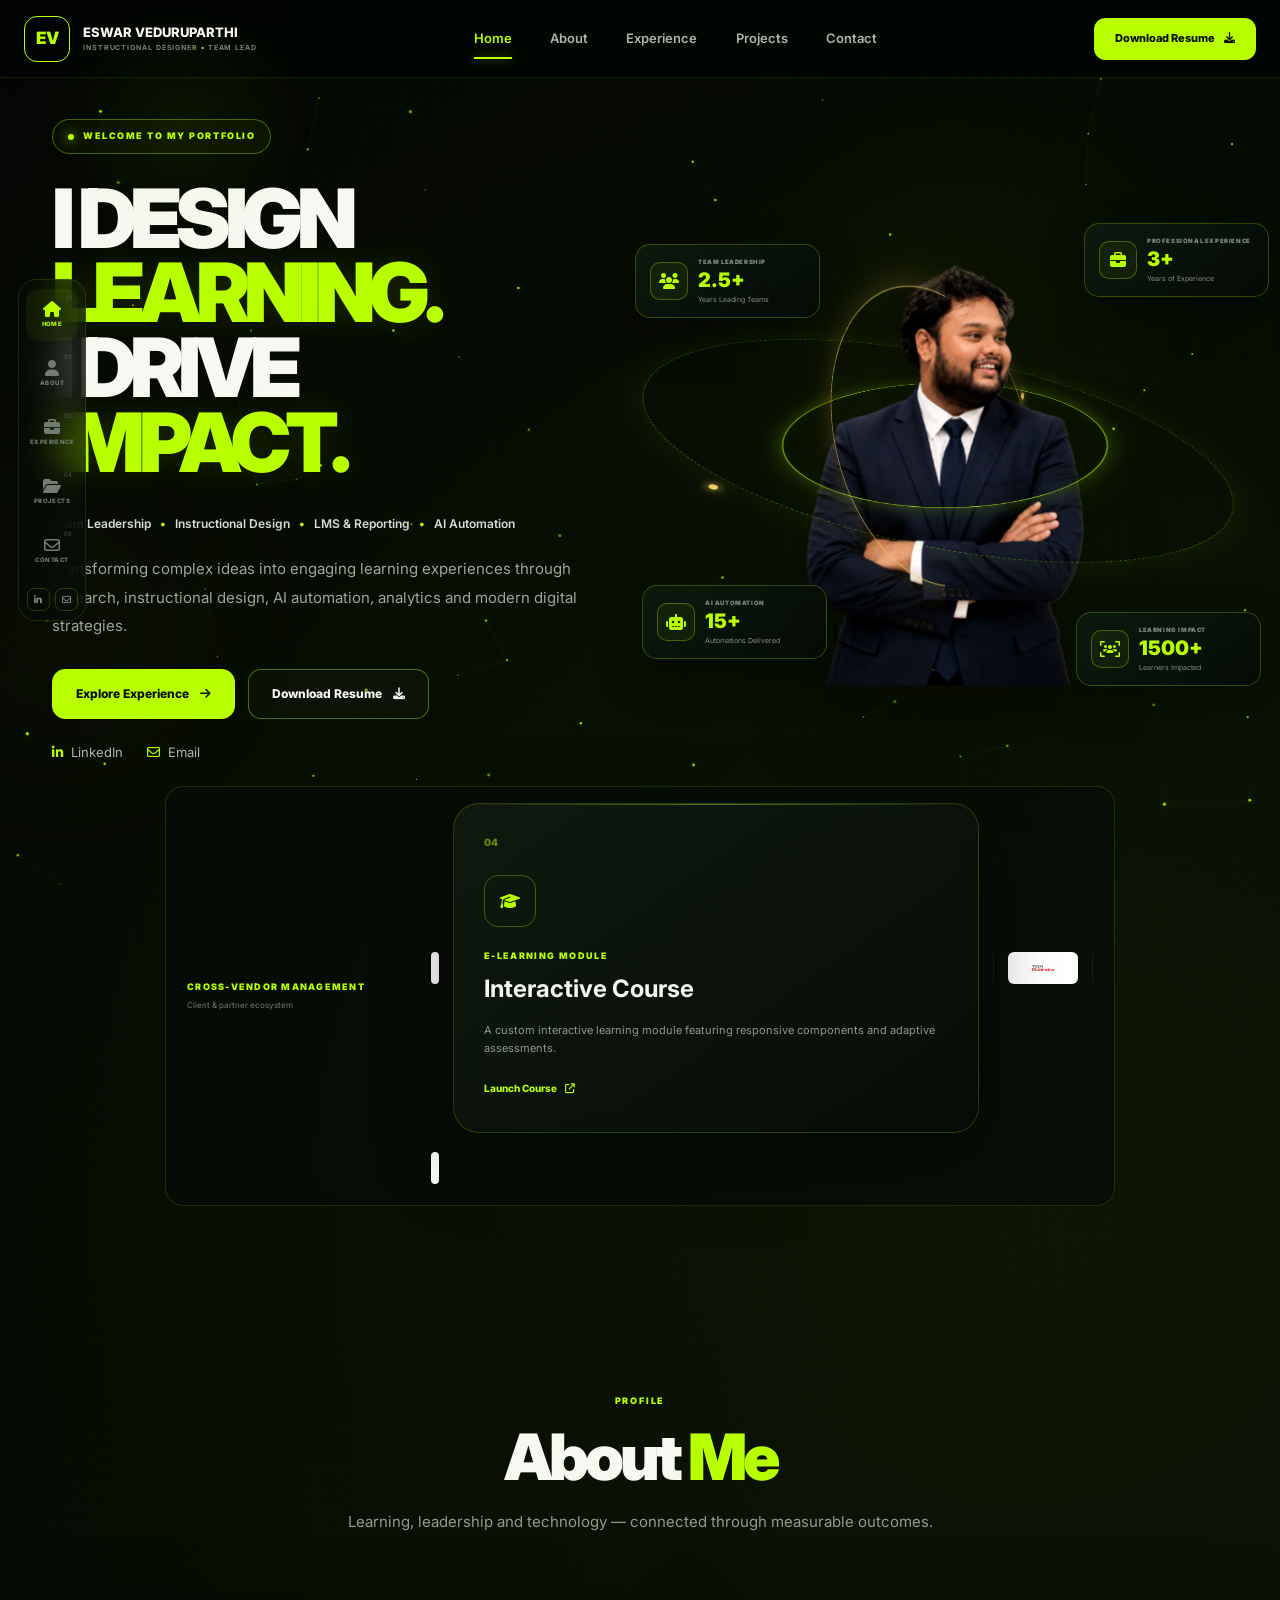
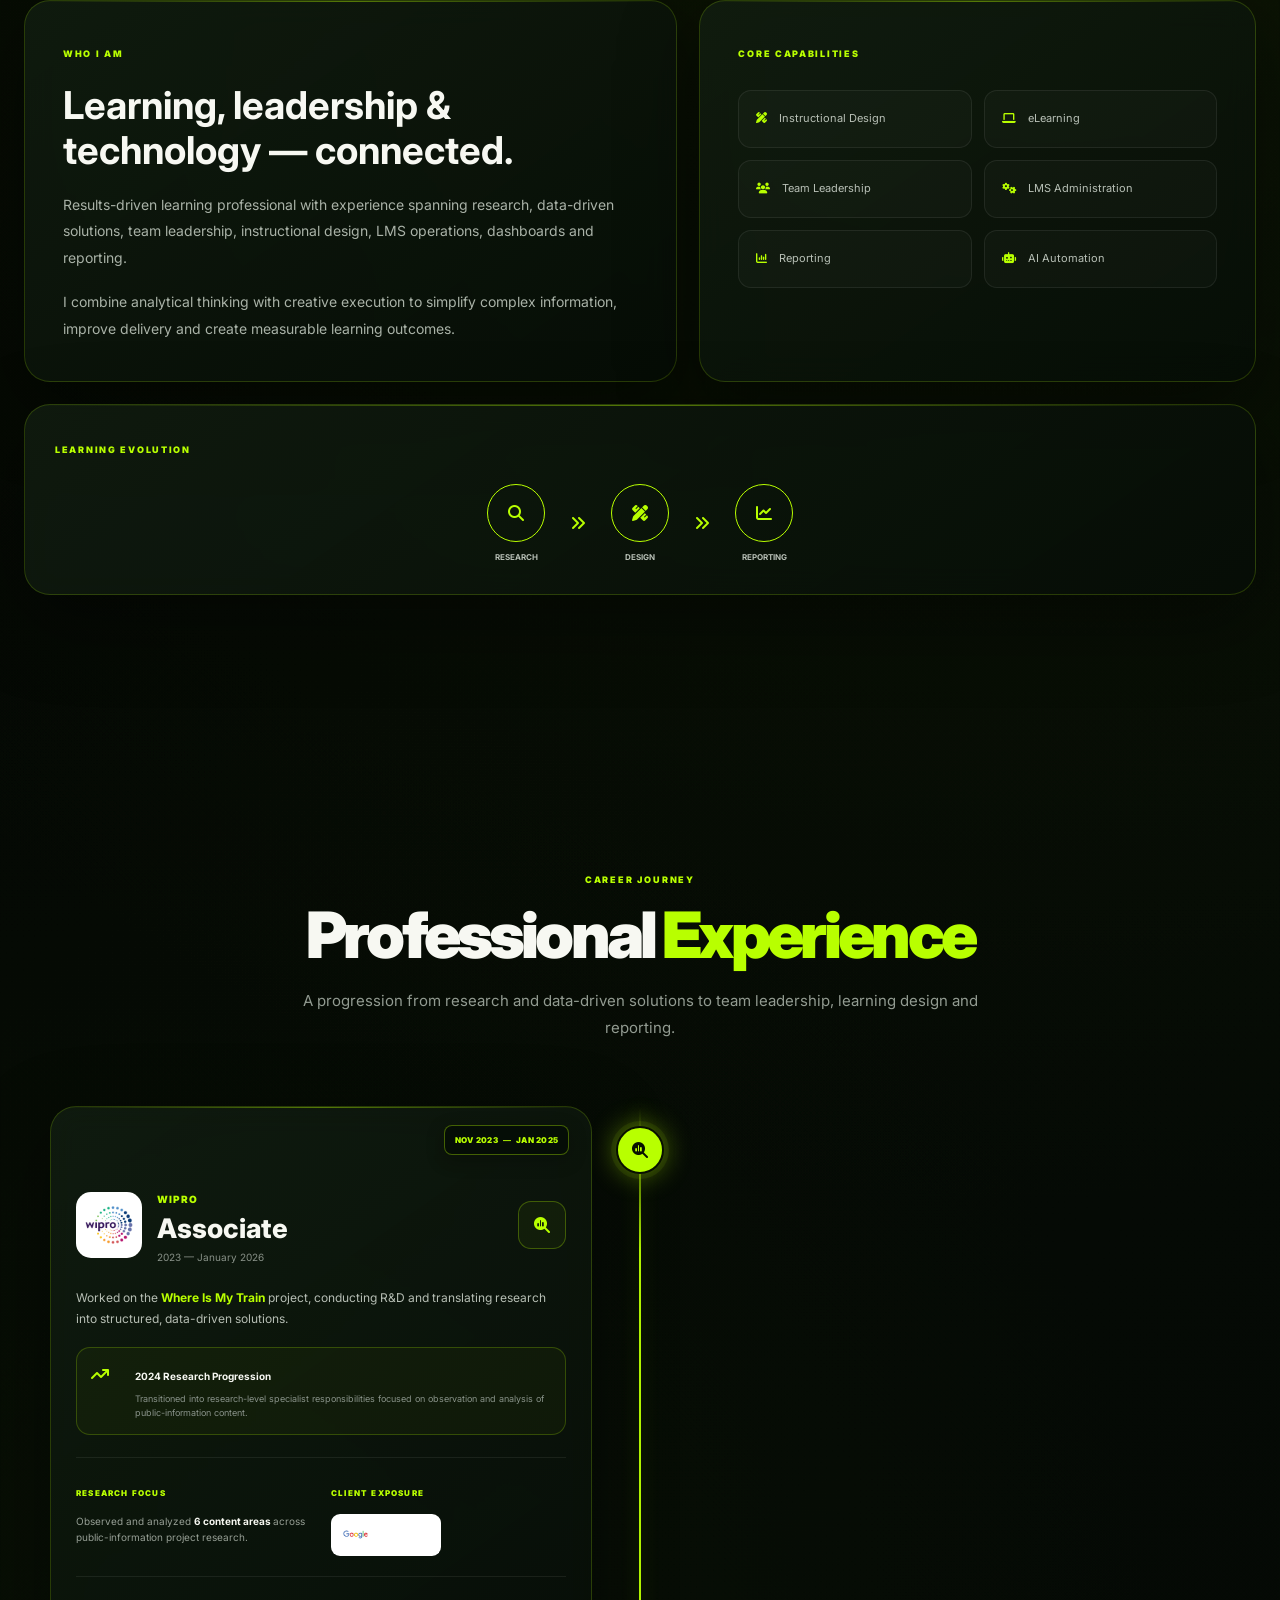
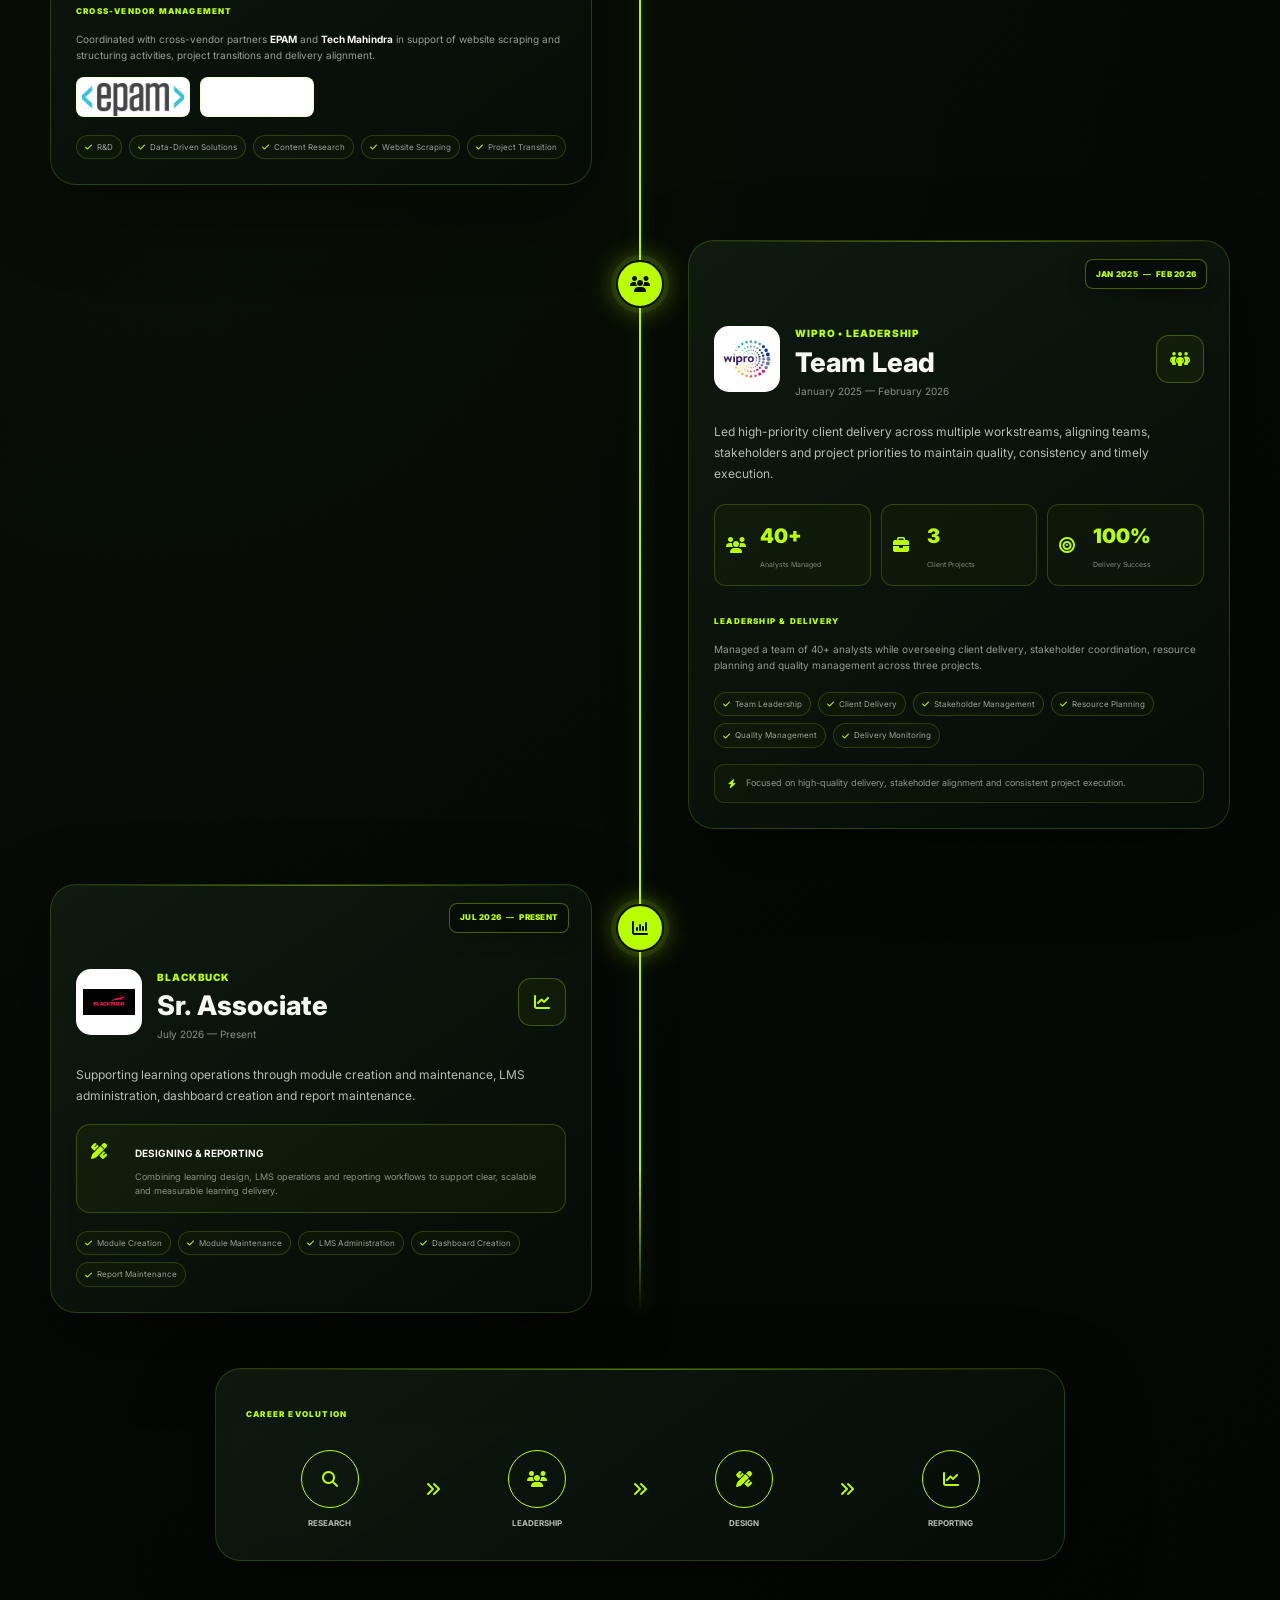
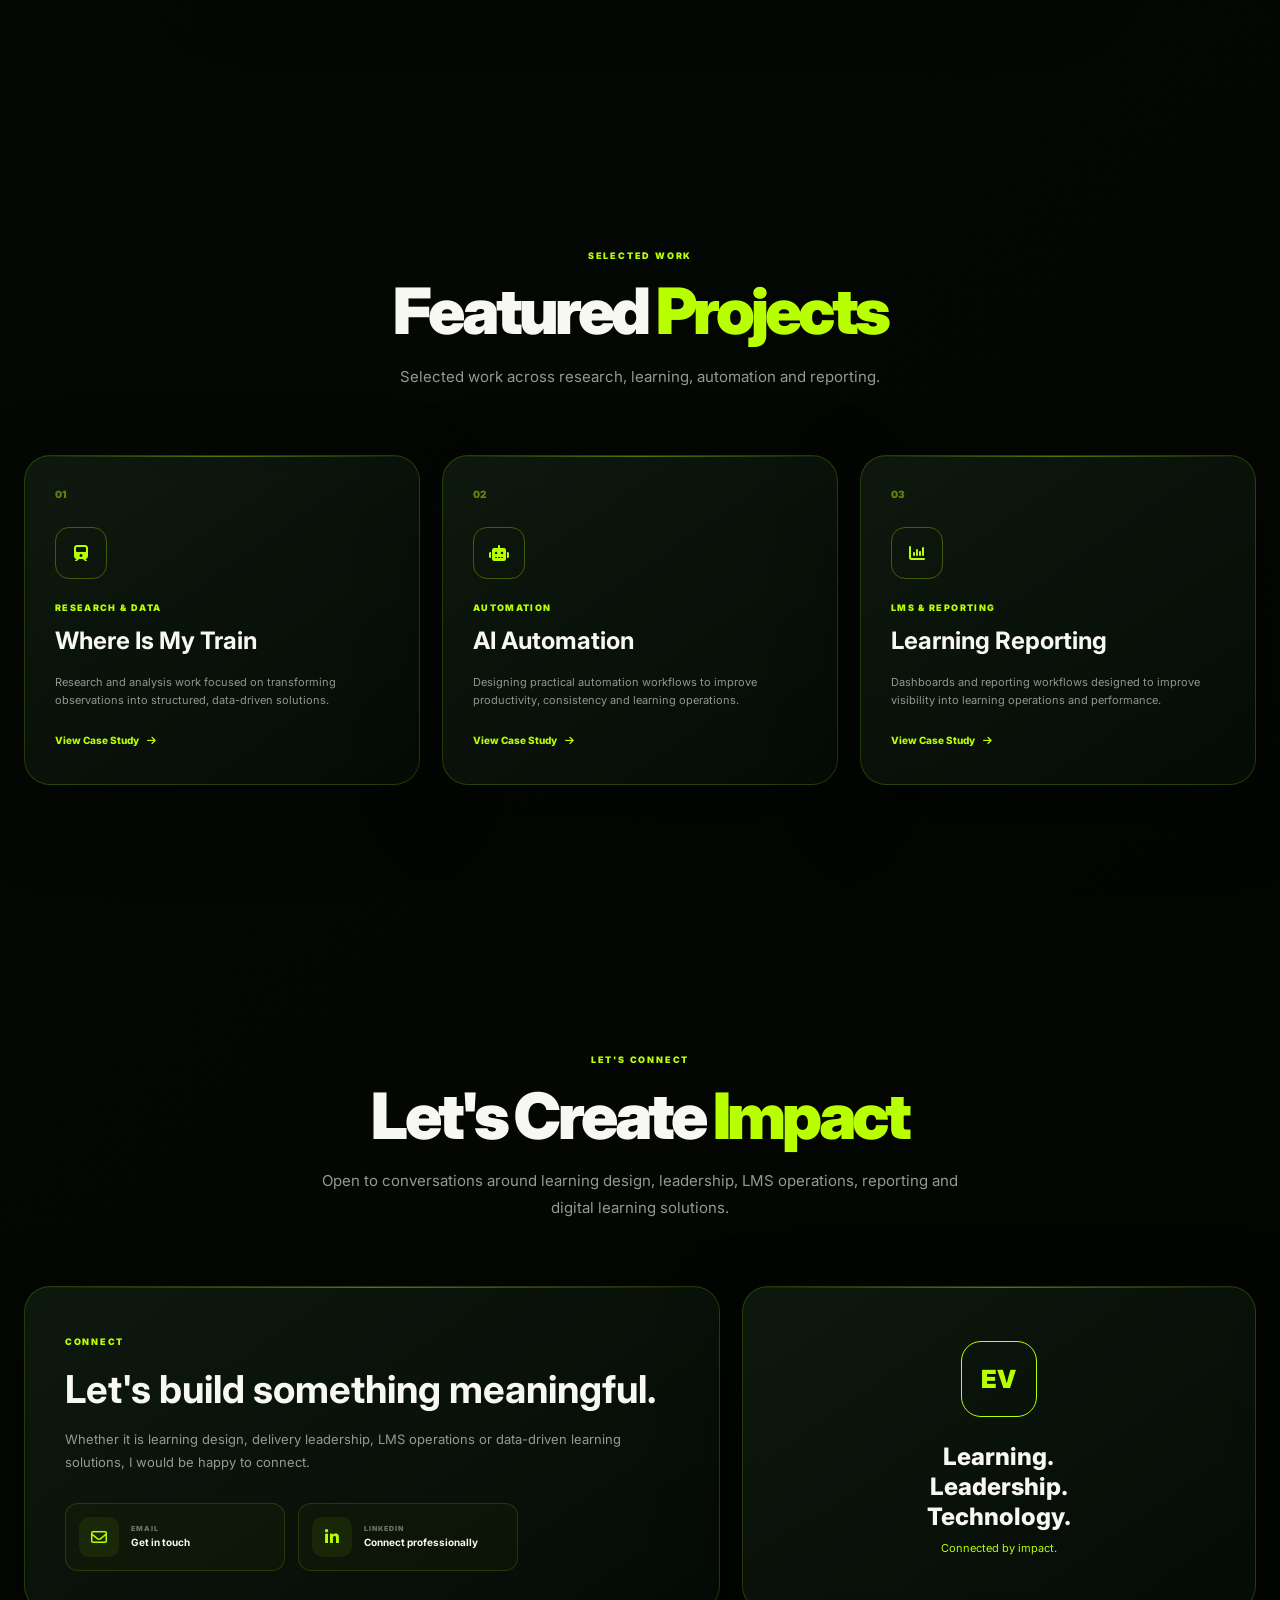
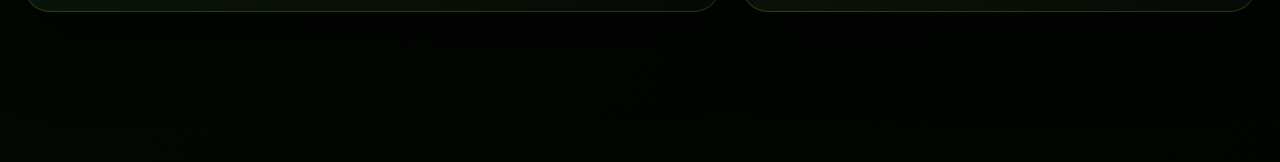
==== commit ec8be980: "Add project card for interactive course Added a new project card for an interactive e-learning modul" ====
--- a/index.html
+++ b/index.html
@@ -768,7 +768,33 @@
 
                     </div>
 
-
+<article class="project-card glass-card">
+    <div class="project-number">
+        04
+    </div>
+    <div class="project-icon">
+        <i class="fa-solid fa-graduation-cap"></i>
+    </div>
+    <span class="project-category">
+        E-LEARNING MODULE
+    </span>
+    <h3>
+        Interactive Course
+    </h3>
+    <p>
+        A custom interactive learning module featuring responsive components and adaptive assessments.
+    </p>
+    <a 
+        href="./Mycourse/index.html" 
+        target="_blank" 
+        rel="noopener noreferrer" 
+        class="project-btn"
+        style="text-decoration: none; display: inline-flex; align-items: center; justify-content: center; gap: 8px;"
+    >
+        Launch Course
+        <i class="fa-solid fa-arrow-up-right-from-square"></i>
+    </a>
+</article>
                     <div class="vendor-divider"></div>
 
 
@@ -2015,4 +2041,4 @@
 
 </body>
 
-</html>+</html>
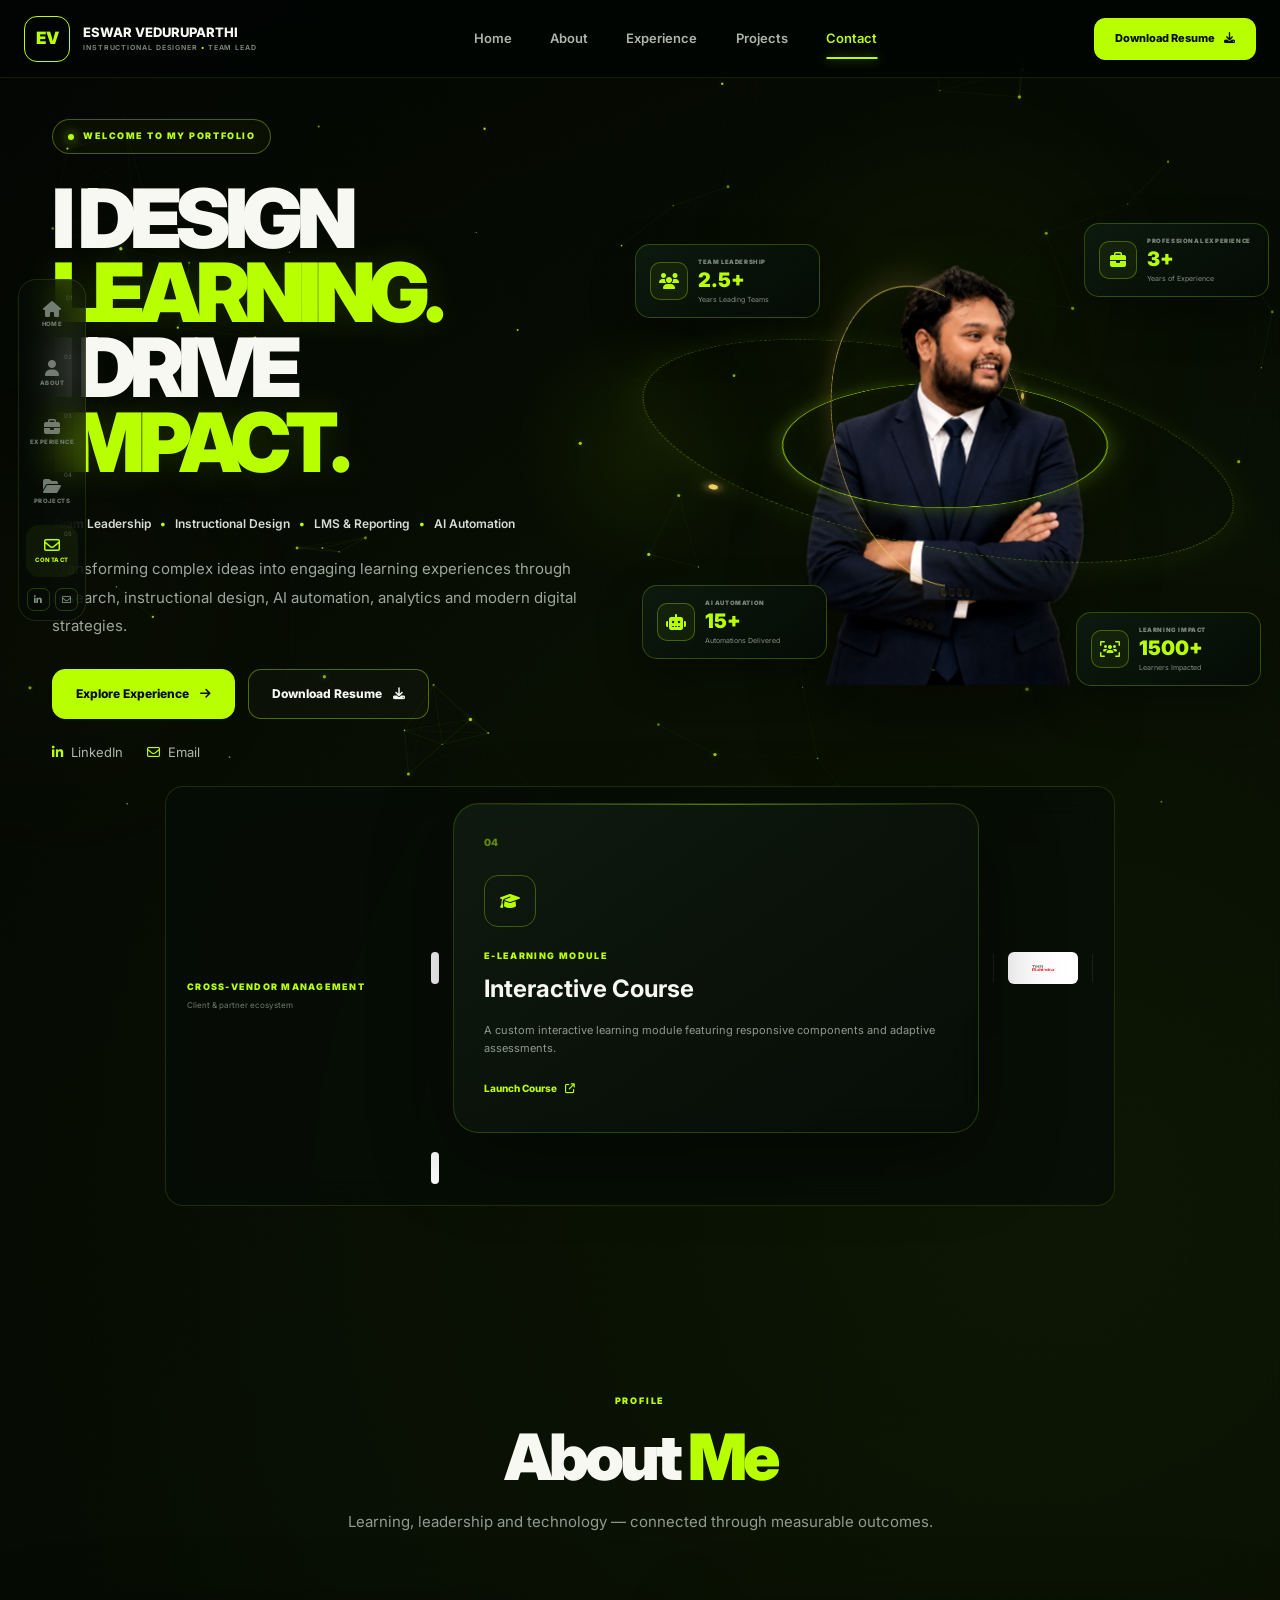
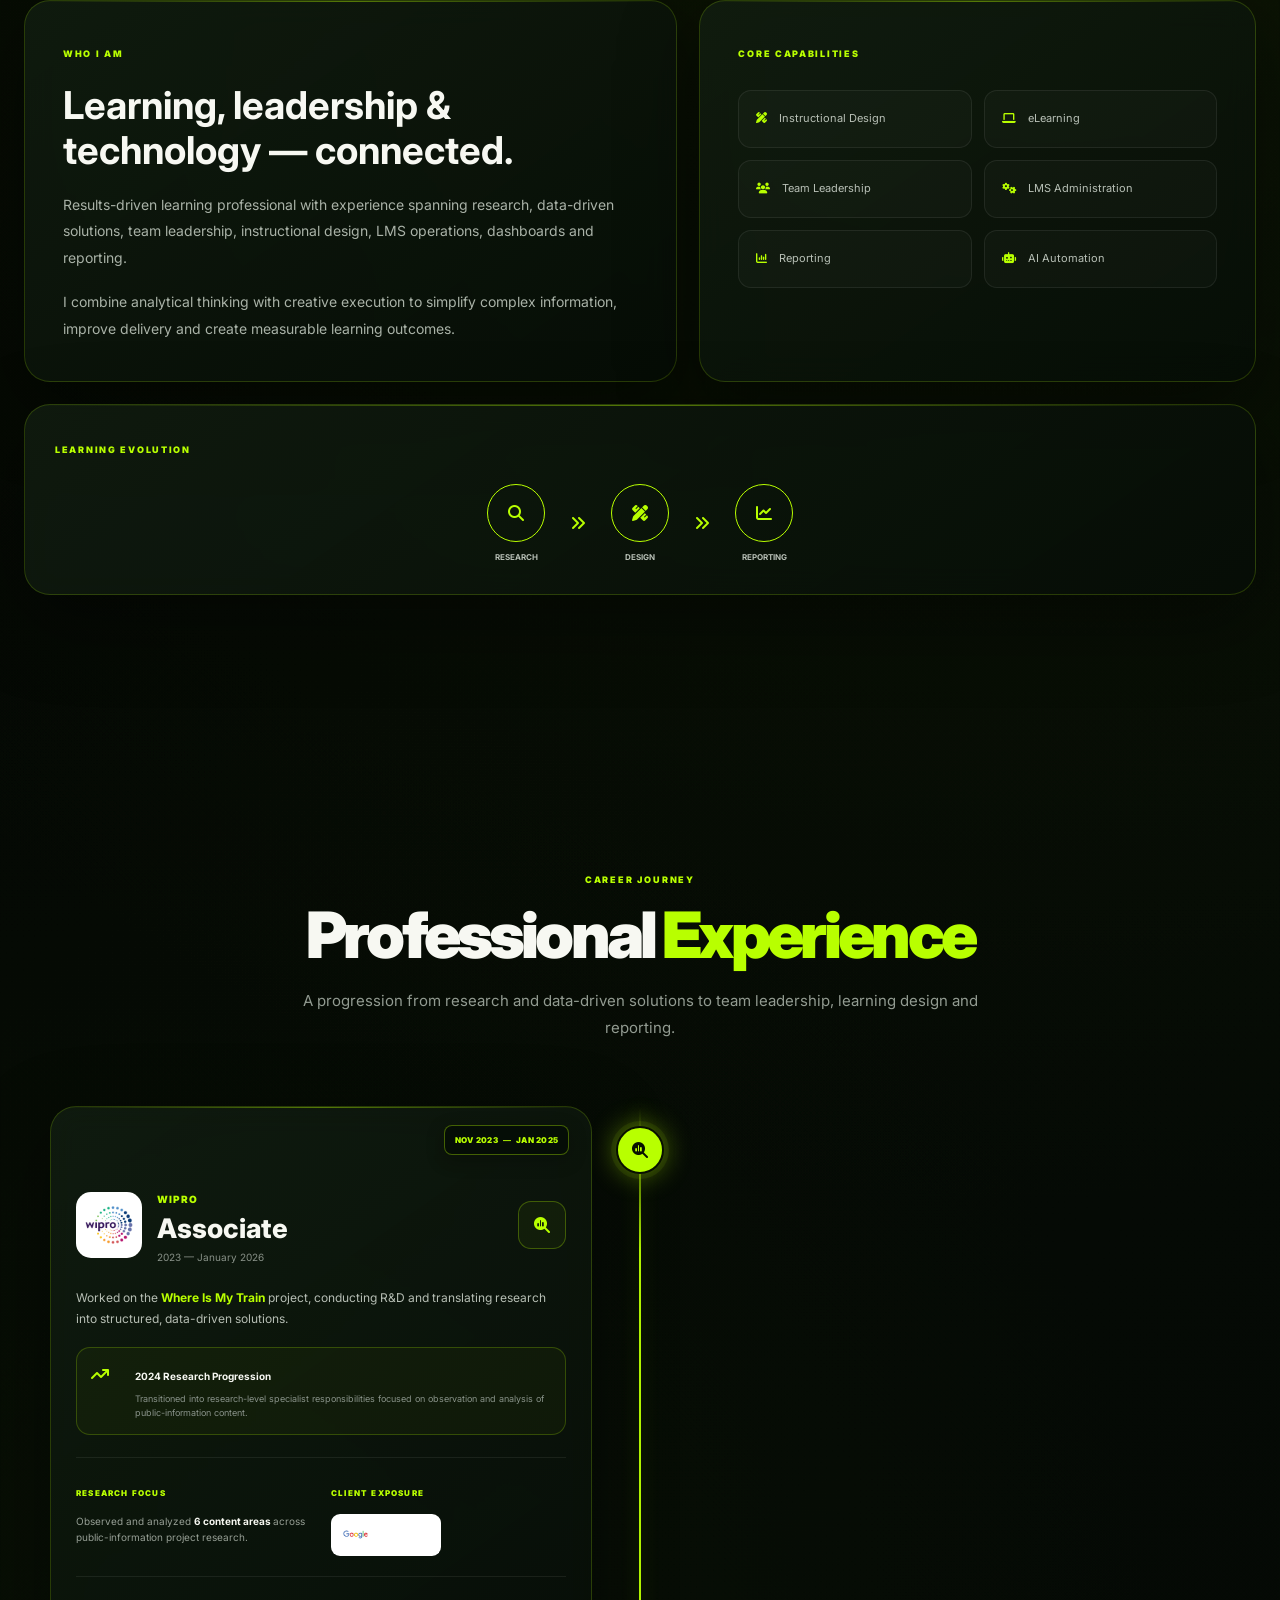
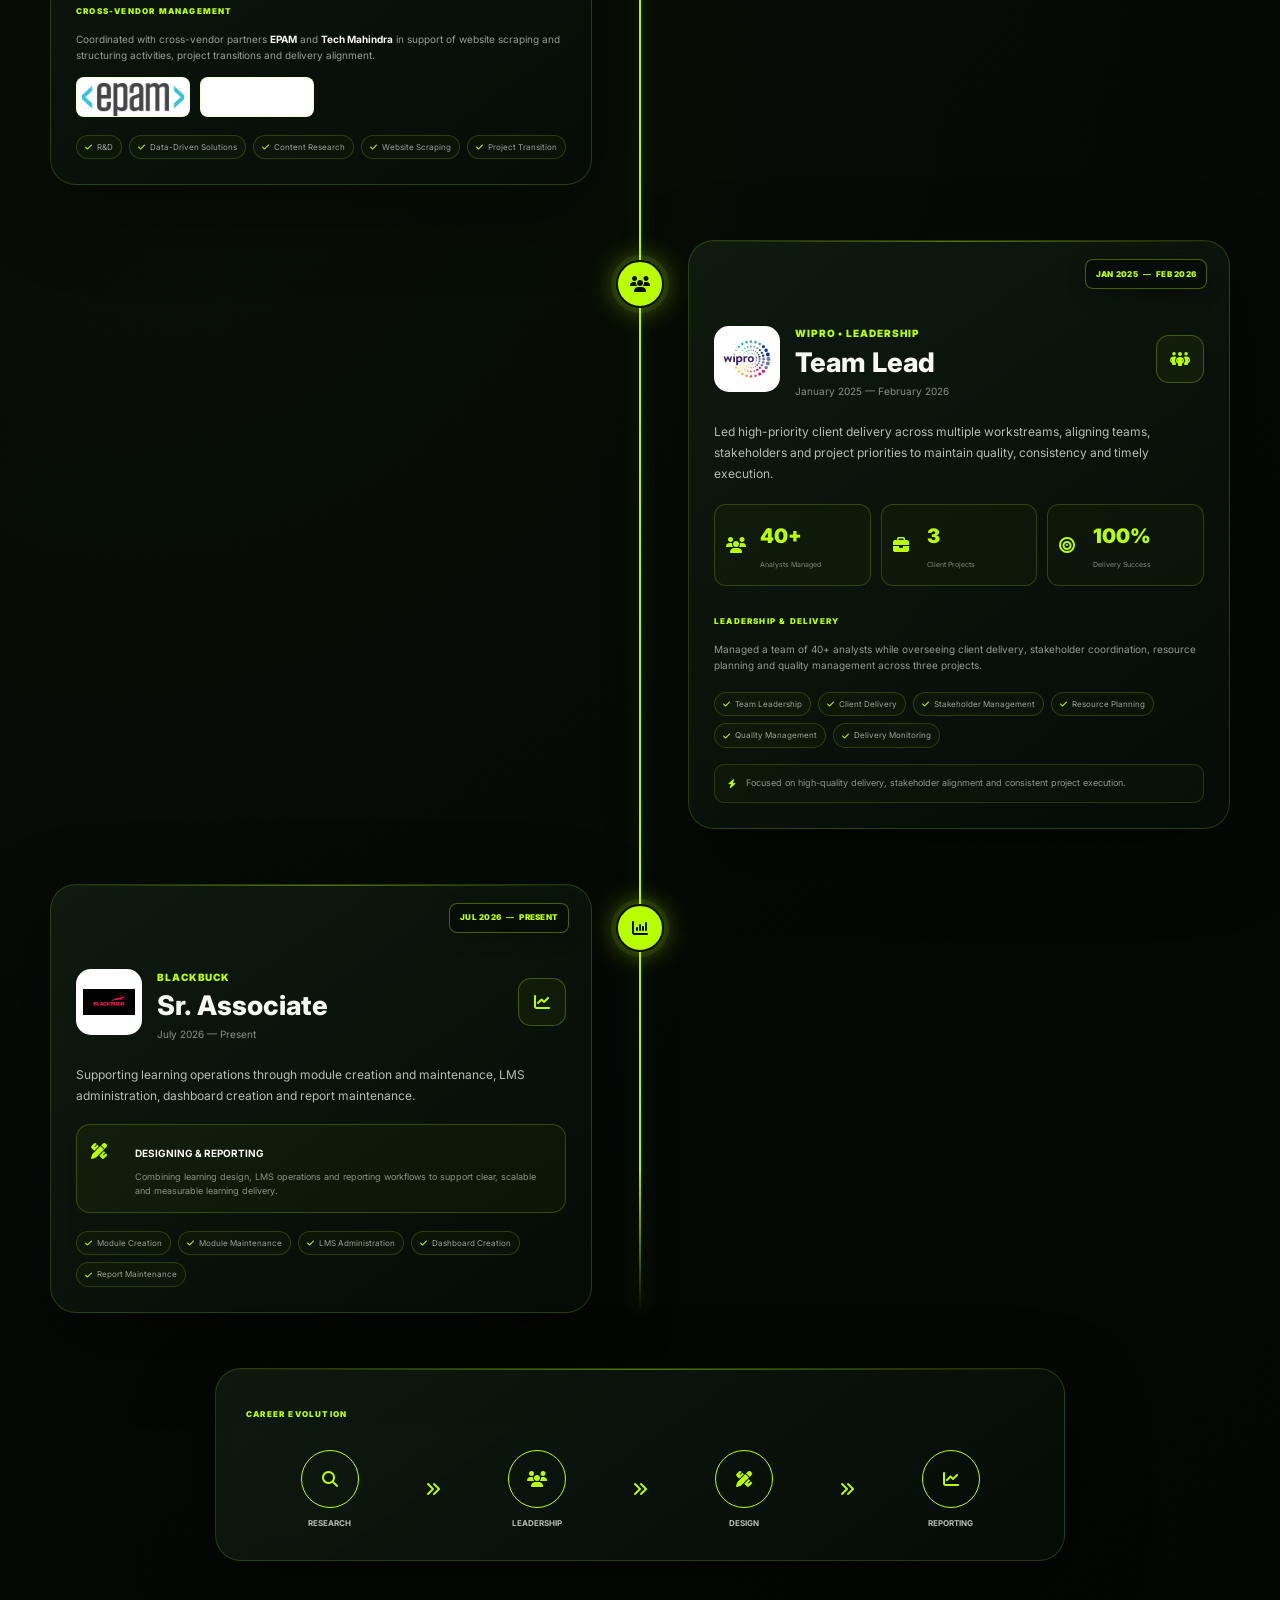
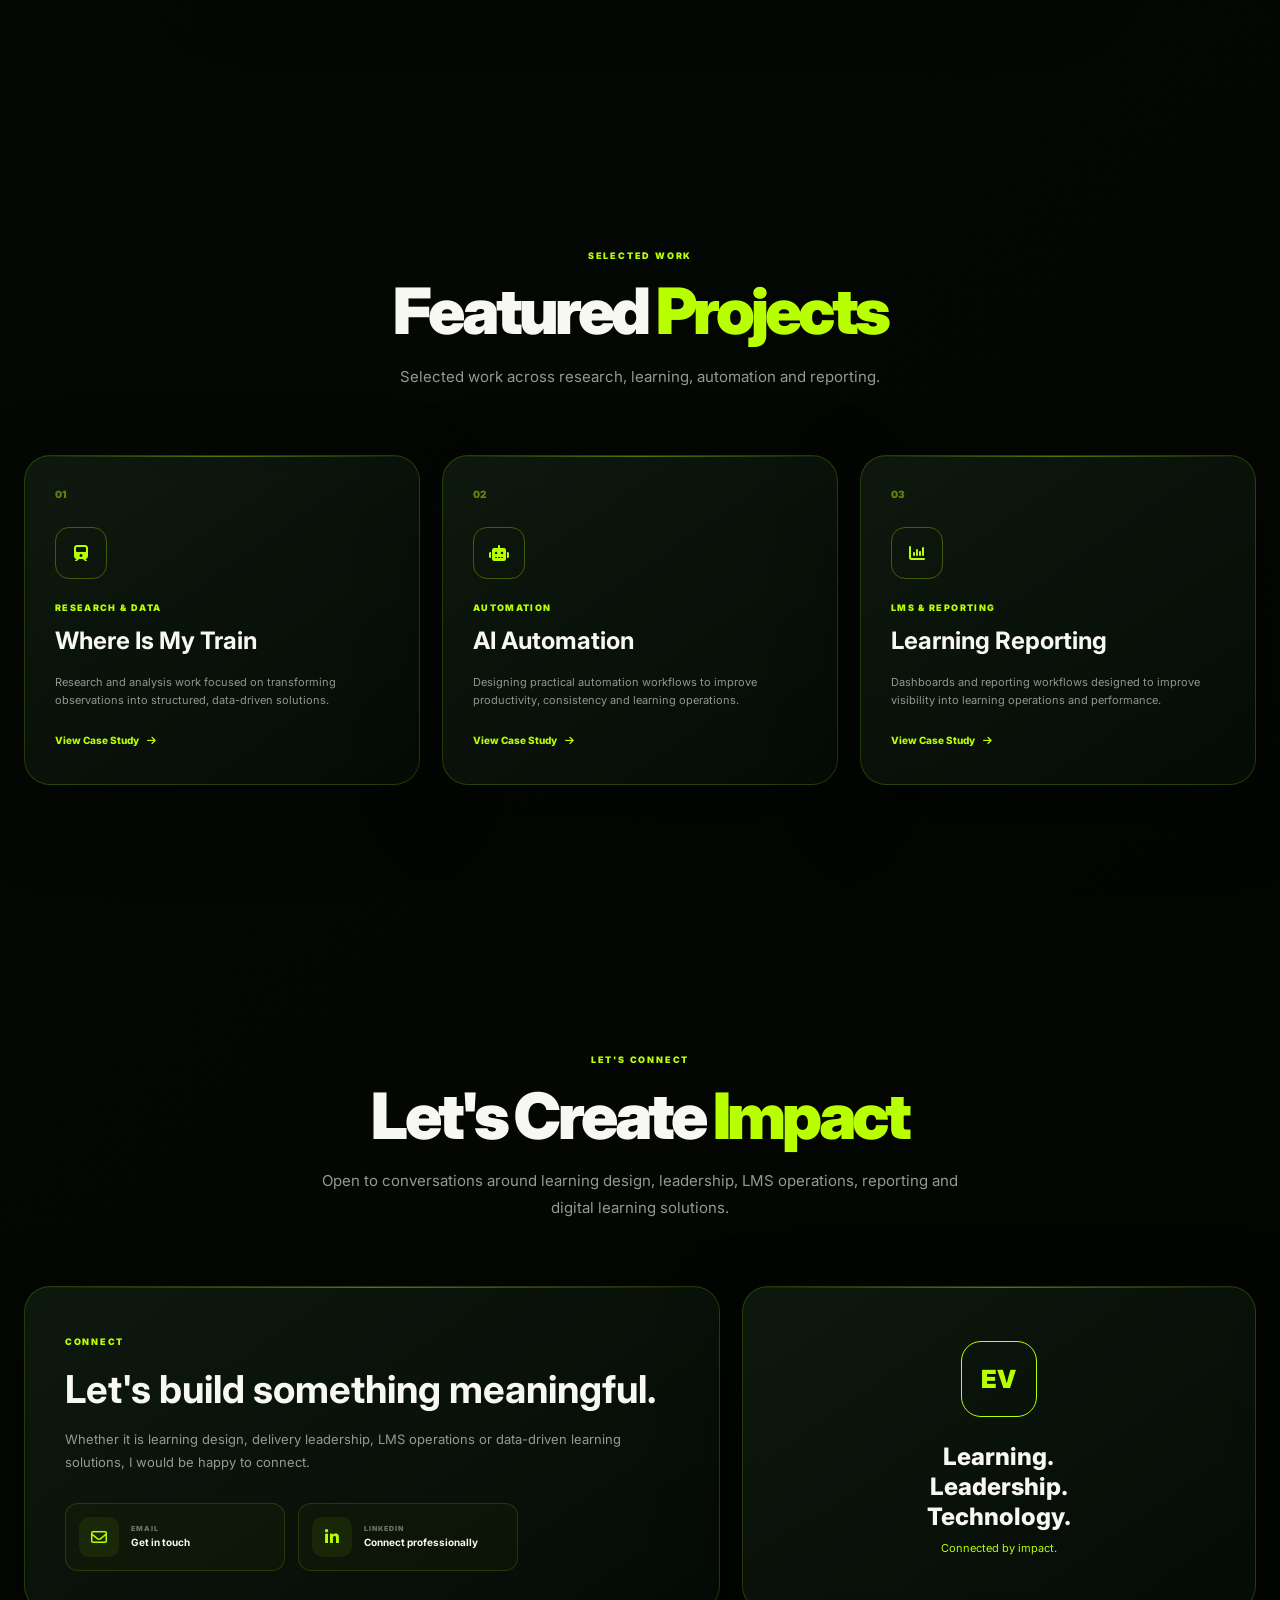
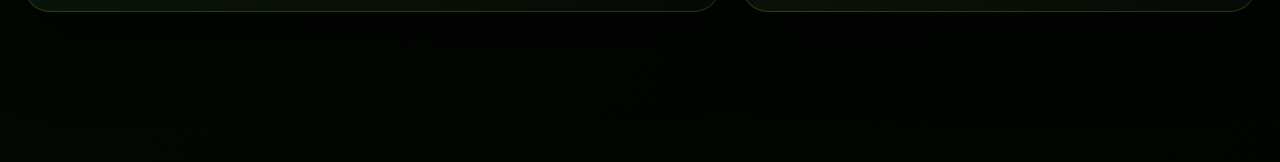
==== commit 6e7a1c05: "Change link target from index.html to story.html Updated the link in index.html to point to story.ht" ====
--- a/index.html
+++ b/index.html
@@ -785,7 +785,7 @@
         A custom interactive learning module featuring responsive components and adaptive assessments.
     </p>
     <a 
-        href="./Mycourse/index.html" 
+        href="./Mycourse/story.html" 
         target="_blank" 
         rel="noopener noreferrer" 
         class="project-btn"
